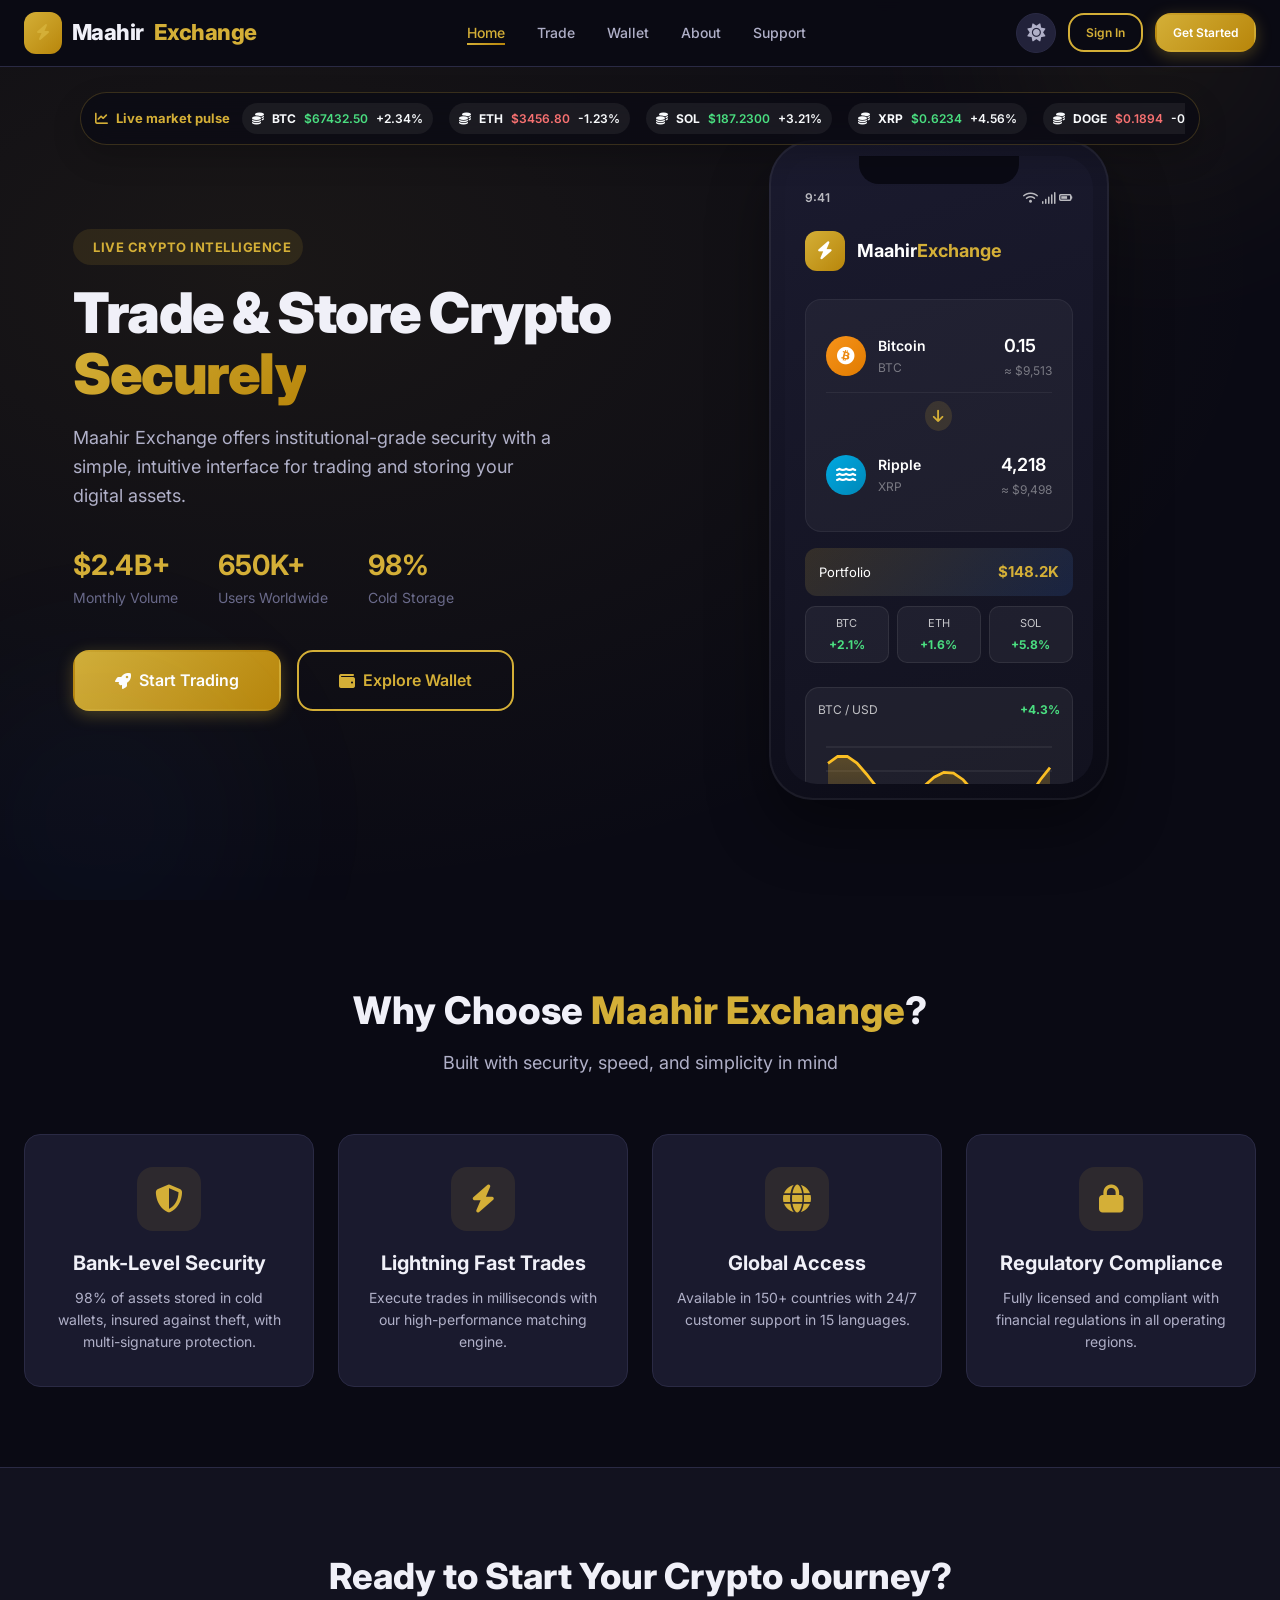
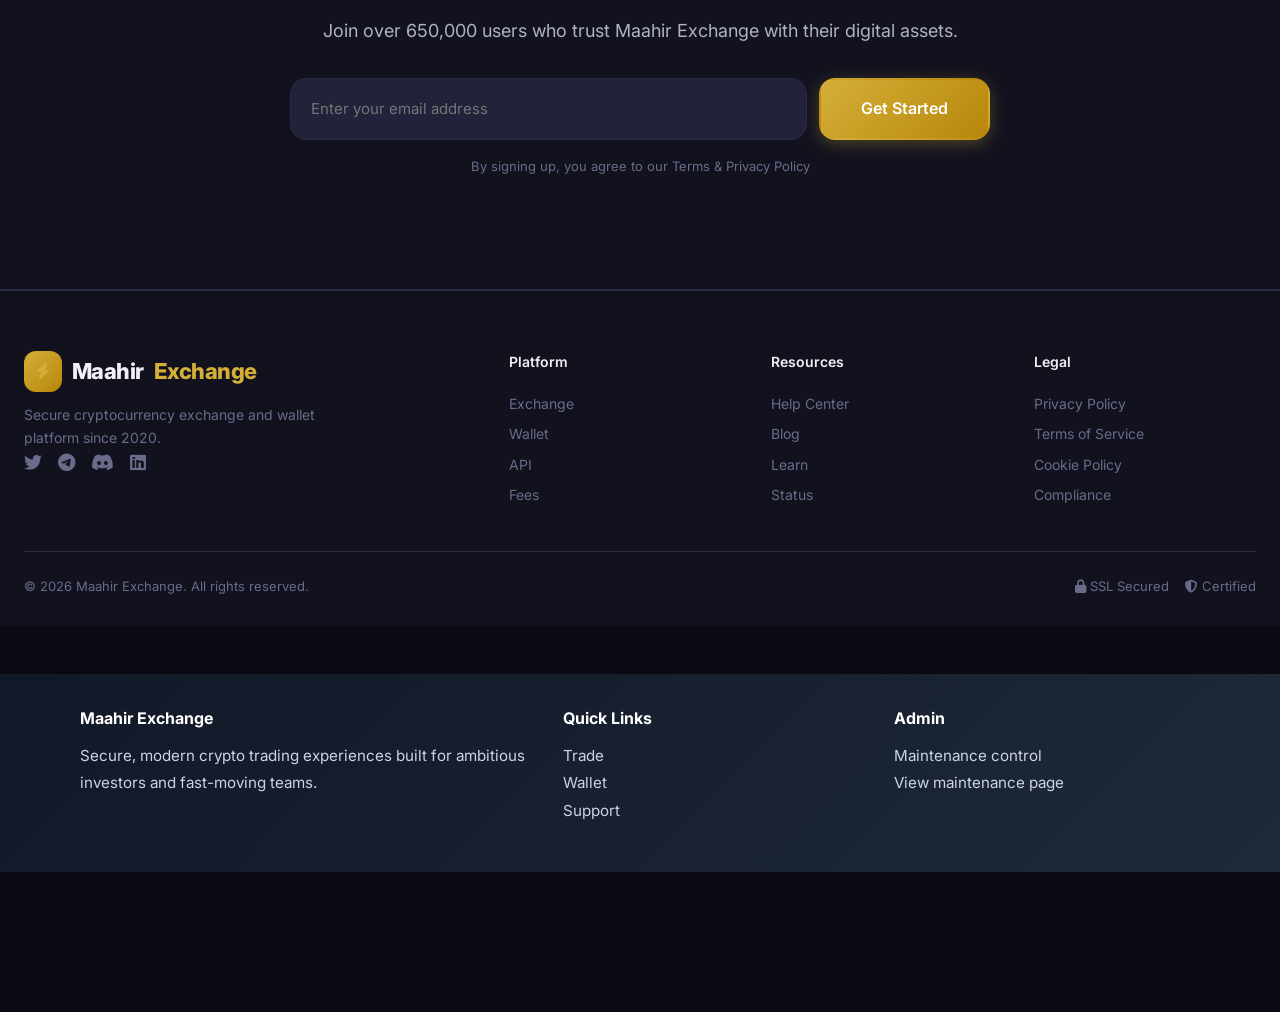
==== index.html @ 19564e1a "Ani removal" ====
<!DOCTYPE html>
<html lang="en" data-theme="dark">
<head>
    <meta charset="UTF-8">
    <meta name="viewport" content="width=device-width, initial-scale=1.0">
    <title>Maahir Exchange - Trade Crypto Securely</title>
    <link rel="stylesheet" href="https://cdnjs.cloudflare.com/ajax/libs/font-awesome/6.4.0/css/all.min.css">
    <link href="https://fonts.googleapis.com/css2?family=Inter:wght@300;400;500;600;700;800;900&display=swap" rel="stylesheet">
    <link rel="stylesheet" href="styles.css">
    <style>
        /* ============================================
           MAAHIR EXCHANGE - COMPLETE HOME PAGE STYLES
           ============================================ */
        
        /* ---------- CSS VARIABLES / THEMES ---------- */
        :root {
            --bg-primary: #f8f9fc;
            --bg-secondary: #ffffff;
            --bg-card: #ffffff;
            --bg-input: #f1f3f7;
            --bg-nav: rgba(248, 249, 252, 0.92);
            --text-primary: #0a0a1a;
            --text-secondary: #4a4a6a;
            --text-muted: #8a8aa8;
            --border-color: #e2e5ed;
            --shadow-sm: 0 2px 8px rgba(0,0,0,0.06);
            --shadow-md: 0 8px 32px rgba(0,0,0,0.08);
            --shadow-lg: 0 16px 48px rgba(0,0,0,0.12);
            --shadow-xl: 0 24px 64px rgba(0,0,0,0.16);
            --radius-sm: 8px;
            --radius-md: 16px;
            --radius-lg: 24px;
            --radius-xl: 32px;
            --transition: all 0.3s cubic-bezier(0.4, 0, 0.2, 1);
            --gradient-gold: linear-gradient(135deg, #D4AF37, #B8860B);
            --gradient-gold-hover: linear-gradient(135deg, #E0C050, #C8961A);
            --gold: #D4AF37;
            --gold-dark: #B8860B;
            --gold-light: #F0D060;
            --danger: #ef4444;
            --success: #22c55e;
            --warning: #f59e0b;
            --blue: #3b82f6;
        }

        [data-theme="dark"] {
            --bg-primary: #0a0a14;
            --bg-secondary: #12121f;
            --bg-card: #1a1a2e;
            --bg-input: #22223a;
            --bg-nav: rgba(10, 10, 20, 0.92);
            --text-primary: #f0f0f8;
            --text-secondary: #b0b0c8;
            --text-muted: #6a6a8a;
            --border-color: #2a2a44;
            --shadow-sm: 0 2px 8px rgba(0,0,0,0.3);
            --shadow-md: 0 8px 32px rgba(0,0,0,0.4);
            --shadow-lg: 0 16px 48px rgba(0,0,0,0.5);
            --shadow-xl: 0 24px 64px rgba(0,0,0,0.6);
        }

        /* ---------- RESET & BASE ---------- */
        * {
            margin: 0;
            padding: 0;
            box-sizing: border-box;
        }

        html {
            scroll-behavior: smooth;
        }

        body {
            font-family: 'Inter', -apple-system, BlinkMacSystemFont, 'Segoe UI', Roboto, sans-serif;
            background: var(--bg-primary);
            color: var(--text-primary);
            line-height: 1.6;
            transition: var(--transition);
            overflow-x: hidden;
            min-height: 100vh;
        }

        a {
            text-decoration: none;
            color: inherit;
        }

        button {
            cursor: pointer;
            font-family: inherit;
            border: none;
            outline: none;
        }

        input, select {
            font-family: inherit;
            outline: none;
        }

        /* ---------- SCROLLBAR ---------- */
        ::-webkit-scrollbar {
            width: 6px;
            height: 6px;
        }
        ::-webkit-scrollbar-track {
            background: var(--bg-secondary);
        }
        ::-webkit-scrollbar-thumb {
            background: var(--gold);
            border-radius: 10px;
        }

        /* ---------- UTILITY ---------- */
        .container {
            max-width: 1280px;
            margin: 0 auto;
            padding: 0 24px;
        }

        .gold-text {
            color: var(--gold);
        }
        .text-center { text-align: center; }
        .w-full { width: 100%; }
        .relative { position: relative; }
        .flex { display: flex; }
        .flex-center { align-items: center; justify-content: center; }
        .flex-between { justify-content: space-between; align-items: center; }
        .flex-col { flex-direction: column; }
        .gap-8 { gap: 8px; }
        .gap-12 { gap: 12px; }
        .gap-16 { gap: 16px; }
        .gap-24 { gap: 24px; }
        .gap-32 { gap: 32px; }

        /* ---------- BUTTONS ---------- */
        .btn {
            display: inline-flex;
            align-items: center;
            justify-content: center;
            gap: 8px;
            padding: 12px 28px;
            border-radius: var(--radius-md);
            font-weight: 600;
            font-size: 14px;
            transition: var(--transition);
            border: 2px solid transparent;
            background: transparent;
            color: var(--text-primary);
            position: relative;
            overflow: hidden;
        }

        .btn-gold {
            background: var(--gradient-gold);
            color: #fff;
            box-shadow: 0 4px 16px rgba(212, 175, 55, 0.3);
        }
        .btn-gold:hover {
            transform: translateY(-2px);
            box-shadow: 0 8px 28px rgba(212, 175, 55, 0.4);
        }

        .btn-outline-gold {
            border-color: var(--gold);
            color: var(--gold);
            background: transparent;
        }
        .btn-outline-gold:hover {
            background: rgba(212, 175, 55, 0.08);
            transform: translateY(-2px);
        }

        .btn-dark {
            background: var(--bg-secondary);
            color: var(--text-primary);
            border-color: var(--border-color);
        }
        .btn-dark:hover {
            border-color: var(--gold);
        }

        .btn-sm {
            padding: 8px 16px;
            font-size: 12px;
        }
        .btn-lg {
            padding: 16px 40px;
            font-size: 16px;
        }

        /* ---------- CARDS ---------- */
        .card {
            background: var(--bg-card);
            border-radius: var(--radius-md);
            padding: 24px;
            border: 1px solid var(--border-color);
            box-shadow: var(--shadow-sm);
            transition: var(--transition);
        }
        .card:hover {
            box-shadow: var(--shadow-md);
        }

        /* ---------- THEME TOGGLE ---------- */
        .theme-toggle {
            background: var(--bg-input);
            border: 1px solid var(--border-color);
            border-radius: 50%;
            width: 40px;
            height: 40px;
            display: flex;
            align-items: center;
            justify-content: center;
            color: var(--text-secondary);
            transition: var(--transition);
            font-size: 18px;
        }
        .theme-toggle:hover {
            border-color: var(--gold);
            color: var(--gold);
        }

        /* ============================================
           NAVBAR
           ============================================ */
        .navbar {
            position: fixed;
            top: 0;
            left: 0;
            right: 0;
            z-index: 1000;
            background: var(--bg-nav);
            border-bottom: 1px solid var(--border-color);
            padding: 12px 0;
            transition: var(--transition);
            backdrop-filter: blur(7px);
            -webkit-backdrop-filter: blur(7px);
        }

        .navbar .container {
            display: flex;
            align-items: center;
            justify-content: space-between;
        }

        .logo {
            display: flex;
            align-items: center;
            gap: 10px;
            font-size: 22px;
            font-weight: 800;
            letter-spacing: -0.5px;
        }
        .logo-icon {
            background: var(--gradient-gold);
            padding: 8px 12px;
            border-radius: 12px;
            color: #fff;
            font-size: 16px;
        }
        .logo span {
            color: var(--gold);
        }

        .nav-links {
            display: flex;
            align-items: center;
            gap: 32px;
            list-style: none;
        }
        .nav-links a {
            font-weight: 500;
            font-size: 14px;
            color: var(--text-secondary);
            transition: var(--transition);
            position: relative;
        }
        .nav-links a::after {
            content: '';
            position: absolute;
            bottom: -4px;
            left: 0;
            width: 0;
            height: 2px;
            background: var(--gradient-gold);
            transition: var(--transition);
        }
        .nav-links a:hover,
        .nav-links a.active {
            color: var(--gold);
        }
        .nav-links a:hover::after,
        .nav-links a.active::after {
            width: 100%;
        }

        .nav-actions {
            display: flex;
            align-items: center;
            gap: 12px;
        }

        .mobile-toggle {
            display: none;
            background: transparent;
            border: none;
            color: var(--text-primary);
            font-size: 24px;
            padding: 4px;
        }

        /* ============================================
           HERO SECTION
           ============================================ */
        .hero {
            padding: 120px 0 80px;
            background: radial-gradient(ellipse at 20% 30%, rgba(212, 175, 55, 0.08), transparent 70%);
            min-height: 100vh;
            display: flex;
            align-items: center;
            position: relative;
            overflow: hidden;
        }
        .hero::before,
        .hero::after {
            content: '';
            position: absolute;
            width: 320px;
            height: 320px;
            border-radius: 50%;
            filter: blur(90px);
            opacity: 0.22;
            pointer-events: none;
            animation: float 8s ease-in-out infinite;
        }
        .hero::before {
            background: rgba(212, 175, 55, 0.3);
            top: -120px;
            right: -40px;
        }
        .hero::after {
            background: rgba(59, 130, 246, 0.2);
            left: -60px;
            bottom: -80px;
            animation-delay: 2s;
        }

        .ticker-shell {
            position: absolute;
            top: 92px;
            left: 50%;
            transform: translateX(-50%);
            width: min(1120px, calc(100% - 32px));
            z-index: 2;
            display: flex;
            align-items: center;
            gap: 12px;
            padding: 10px 14px;
            border-radius: 999px;
            background: rgba(10, 10, 20, 0.72);
            border: 1px solid rgba(212, 175, 55, 0.22);
            box-shadow: 0 12px 30px rgba(0,0,0,0.2);
            backdrop-filter: blur(12px);
        }
        .ticker-label {
            display: inline-flex;
            align-items: center;
            gap: 8px;
            color: var(--gold);
            font-size: 13px;
            font-weight: 700;
            white-space: nowrap;
        }
        .ticker-strip {
            display: flex;
            gap: 16px;
            overflow: hidden;
            flex: 1;
        }
        .ticker-strip .ticker-pill {
            display: inline-flex;
            align-items: center;
            gap: 8px;
            padding: 6px 10px;
            border-radius: 999px;
            background: rgba(255,255,255,0.06);
            color: #f8fafc;
            font-size: 12px;
            font-weight: 600;
            white-space: nowrap;
            animation: tickerFade 0.5s ease;
        }
        .ticker-strip .ticker-pill .price {
            color: #4ade80;
        }
        .ticker-strip .ticker-pill .price.down {
            color: #f87171;
        }

        .hero-container {
            display: grid;
            grid-template-columns: 1fr 1fr;
            gap: 60px;
            align-items: center;
        }

        .hero-badge {
            display: inline-flex;
            align-items: center;
            gap: 8px;
            padding: 8px 12px;
            border-radius: 999px;
            background: rgba(212, 175, 55, 0.12);
            color: var(--gold);
            font-size: 13px;
            font-weight: 700;
            letter-spacing: 0.04em;
            text-transform: uppercase;
            margin-bottom: 18px;
            animation: pulse 2.6s ease-in-out infinite;
        }
        .hero-content h1 {
            font-size: 56px;
            font-weight: 900;
            line-height: 1.08;
            margin-bottom: 20px;
            letter-spacing: -1.5px;
        }
        .hero-content h1 .highlight {
            background: var(--gradient-gold);
            -webkit-background-clip: text;
            -webkit-text-fill-color: transparent;
            background-clip: text;
        }
        .hero-content p {
            font-size: 18px;
            color: var(--text-secondary);
            max-width: 480px;
            margin-bottom: 32px;
        }

        .hero-stats {
            display: flex;
            gap: 40px;
            margin-bottom: 40px;
        }
        .hero-stats .stat h3 {
            font-size: 28px;
            font-weight: 700;
            color: var(--gold);
        }
        .hero-stats .stat p {
            font-size: 14px;
            color: var(--text-muted);
            margin-bottom: 0;
        }

        .hero-actions {
            display: flex;
            gap: 16px;
            flex-wrap: wrap;
        }

        /* Hero Visual - Phone Mockup */
        .hero-visual {
            display: flex;
            justify-content: center;
            align-items: center;
        }

        .phone-mockup {
            position: relative;
            width: 340px;
            height: 660px;
            background: linear-gradient(145deg, #1a1a2e, #0a0a14);
            border-radius: 44px;
            padding: 16px;
            box-shadow: 0 30px 60px rgba(0,0,0,0.4), inset 0 0 0 2px rgba(255,255,255,0.06);
            transform-style: preserve-3d;
        }
        .phone-mockup .screen {
            background: linear-gradient(160deg, #1a1a2e, #12121f);
            border-radius: 32px;
            height: 100%;
            padding: 24px 20px;
            display: flex;
            flex-direction: column;
            position: relative;
            overflow: hidden;
        }
        .phone-mockup .notch {
            position: absolute;
            top: 0;
            left: 50%;
            transform: translateX(-50%);
            width: 160px;
            height: 28px;
            background: #0a0a14;
            border-radius: 0 0 20px 20px;
            z-index: 5;
        }
        .phone-mockup .status-bar {
            display: flex;
            justify-content: space-between;
            color: rgba(255,255,255,0.7);
            font-size: 12px;
            font-weight: 600;
            padding-top: 8px;
            margin-bottom: 24px;
        }
        .phone-mockup .app-header {
            display: flex;
            align-items: center;
            gap: 12px;
            margin-bottom: 28px;
        }
        .phone-mockup .app-header .icon {
            width: 40px;
            height: 40px;
            background: var(--gradient-gold);
            border-radius: 12px;
            display: flex;
            align-items: center;
            justify-content: center;
            color: #fff;
            font-size: 18px;
        }
        .phone-mockup .app-header h3 {
            color: #fff;
            font-size: 18px;
            font-weight: 700;
        }
        .phone-mockup .app-header h3 span {
            color: var(--gold);
        }

        .phone-mockup .swap-box {
            background: rgba(255,255,255,0.04);
            border-radius: 16px;
            padding: 20px;
            border: 1px solid rgba(255,255,255,0.06);
            margin-bottom: 16px;
        }
        .phone-mockup .swap-row {
            display: flex;
            justify-content: space-between;
            align-items: center;
            padding: 12px 0;
        }
        .phone-mockup .swap-row:first-child {
            border-bottom: 1px solid rgba(255,255,255,0.06);
        }
        .phone-mockup .coin-info {
            display: flex;
            align-items: center;
            gap: 12px;
        }
        .phone-mockup .coin-icon {
            width: 40px;
            height: 40px;
            border-radius: 50%;
            display: flex;
            align-items: center;
            justify-content: center;
            font-size: 18px;
            color: #fff;
        }
        .phone-mockup .coin-icon.btc { background: linear-gradient(135deg, #F7931A, #E07B00); }
        .phone-mockup .coin-icon.xrp { background: linear-gradient(135deg, #00A8E0, #0088B8); }
        .phone-mockup .coin-icon.eth { background: linear-gradient(135deg, #627EEA, #4A5FC1); }
        .phone-mockup .coin-name { color: #fff; font-weight: 600; font-size: 14px; }
        .phone-mockup .coin-symbol { color: rgba(255,255,255,0.4); font-size: 12px; }
        .phone-mockup .amount { color: #fff; font-weight: 600; font-size: 18px; }
        .phone-mockup .amount-usd { color: rgba(255,255,255,0.4); font-size: 12px; text-align: right; }

        .phone-mockup .swap-arrow {
            text-align: center;
            margin: 8px 0;
        }
        .phone-mockup .swap-arrow i {
            background: rgba(212, 175, 55, 0.15);
            padding: 8px;
            border-radius: 50%;
            color: var(--gold);
            font-size: 14px;
        }

        .phone-mockup .dashboard-stack {
            display: grid;
            gap: 10px;
            margin-bottom: 12px;
        }
        .phone-mockup .portfolio-badge {
            display: flex;
            justify-content: space-between;
            align-items: center;
            padding: 12px 14px;
            border-radius: 12px;
            background: linear-gradient(135deg, rgba(212, 175, 55, 0.16), rgba(59, 130, 246, 0.14));
            color: #fff;
            font-size: 13px;
        }
        .phone-mockup .portfolio-badge strong {
            font-size: 15px;
            color: var(--gold);
        }
        .phone-mockup .mini-stats {
            display: grid;
            grid-template-columns: repeat(3, 1fr);
            gap: 8px;
        }
        .phone-mockup .mini-stat {
            padding: 8px;
            border-radius: 10px;
            background: rgba(255,255,255,0.05);
            border: 1px solid rgba(255,255,255,0.08);
            text-align: center;
            color: rgba(255,255,255,0.75);
            font-size: 11px;
        }
        .phone-mockup .mini-stat strong {
            display: block;
            margin-top: 2px;
            color: #4ade80;
            font-size: 12px;
        }
        .phone-mockup .hero-chart-card {
            margin: 12px 0 16px;
            padding: 12px;
            border-radius: 14px;
            background: rgba(255,255,255,0.05);
            border: 1px solid rgba(255,255,255,0.08);
        }
        .phone-mockup .hero-chart-card .chart-top {
            display: flex;
            justify-content: space-between;
            align-items: center;
            font-size: 12px;
            color: rgba(255,255,255,0.72);
            margin-bottom: 8px;
        }
        .phone-mockup .hero-chart-card .chart-top .chip {
            color: #4ade80;
            font-weight: 700;
        }
        .phone-mockup .hero-chart-card canvas {
            width: 100%;
            height: 120px;
            display: block;
        }

        .phone-mockup .rate-display {
            background: rgba(212, 175, 55, 0.08);
            border-radius: 12px;
            padding: 12px;
            text-align: center;
            border: 1px solid rgba(212, 175, 55, 0.12);
            margin-bottom: 16px;
            color: var(--gold);
            font-size: 13px;
        }

        .phone-mockup .btn-confirm {
            width: 100%;
            padding: 14px;
            background: var(--gradient-gold);
            border: none;
            border-radius: 12px;
            color: #fff;
            font-weight: 600;
            font-size: 15px;
            transition: var(--transition);
            margin-top: auto;
        }
        .phone-mockup .btn-confirm:hover {
            transform: translateY(-2px);
            box-shadow: 0 8px 24px rgba(212, 175, 55, 0.3);
        }

        .phone-mockup .security-note {
            text-align: center;
            margin-top: 12px;
            color: rgba(255,255,255,0.3);
            font-size: 11px;
        }

        /* ============================================
           FEATURES
           ============================================ */
        .features {
            padding: 80px 0;
        }

        .section-header {
            text-align: center;
            margin-bottom: 56px;
        }
        .section-header h2 {
            font-size: 38px;
            font-weight: 800;
            margin-bottom: 8px;
        }
        .section-header p {
            color: var(--text-secondary);
            font-size: 18px;
        }

        .features-grid {
            display: grid;
            grid-template-columns: repeat(auto-fit, minmax(240px, 1fr));
            gap: 24px;
        }

        .feature-card {
            background: var(--bg-card);
            padding: 32px 24px;
            border-radius: var(--radius-md);
            border: 1px solid var(--border-color);
            text-align: center;
            transition: var(--transition);
        }
        .feature-card:hover {
            transform: translateY(-6px);
            border-color: var(--gold);
            box-shadow: var(--shadow-lg);
        }
        .feature-card .icon {
            width: 64px;
            height: 64px;
            background: rgba(212, 175, 55, 0.1);
            border-radius: 16px;
            display: flex;
            align-items: center;
            justify-content: center;
            margin: 0 auto 16px;
            font-size: 28px;
            color: var(--gold);
        }
        .feature-card h3 {
            font-size: 20px;
            margin-bottom: 8px;
        }
        .feature-card p {
            color: var(--text-secondary);
            font-size: 14px;
        }

        /* ============================================
           CTA SECTION
           ============================================ */
        .cta-section {
            padding: 80px 0;
            background: var(--bg-secondary);
            border-top: 1px solid var(--border-color);
            border-bottom: 1px solid var(--border-color);
        }

        .cta-content {
            max-width: 700px;
            margin: 0 auto;
            text-align: center;
        }
        .cta-content h2 {
            font-size: 36px;
            font-weight: 800;
            margin-bottom: 12px;
        }
        .cta-content p {
            color: var(--text-secondary);
            font-size: 18px;
            margin-bottom: 32px;
        }

        .cta-form {
            display: flex;
            gap: 12px;
            flex-wrap: wrap;
            justify-content: center;
        }
        .cta-form input {
            flex: 1;
            min-width: 240px;
            padding: 14px 20px;
            border-radius: var(--radius-md);
            border: 1px solid var(--border-color);
            background: var(--bg-input);
            color: var(--text-primary);
            font-size: 15px;
            transition: var(--transition);
        }
        .cta-form input:focus {
            border-color: var(--gold);
        }

        /* ============================================
           FOOTER
           ============================================ */
        .footer {
            background: var(--bg-secondary);
            border-top: 1px solid var(--border-color);
            padding: 60px 0 30px;
        }

        .footer-grid {
            display: grid;
            grid-template-columns: 2fr 1fr 1fr 1fr;
            gap: 40px;
            margin-bottom: 40px;
        }

        .footer-brand p {
            color: var(--text-muted);
            font-size: 14px;
            margin-top: 12px;
            max-width: 300px;
        }

        .footer-links h4 {
            font-size: 14px;
            font-weight: 600;
            margin-bottom: 16px;
        }
        .footer-links a {
            display: block;
            color: var(--text-muted);
            font-size: 14px;
            padding: 4px 0;
            transition: var(--transition);
        }
        .footer-links a:hover {
            color: var(--gold);
        }

        .footer-bottom {
            border-top: 1px solid var(--border-color);
            padding-top: 24px;
            display: flex;
            justify-content: space-between;
            align-items: center;
            flex-wrap: wrap;
            gap: 12px;
            font-size: 13px;
            color: var(--text-muted);
        }

        .social-links {
            display: flex;
            gap: 16px;
        }
        .social-links a {
            color: var(--text-muted);
            font-size: 18px;
            transition: var(--transition);
        }
        .social-links a:hover {
            color: var(--gold);
            transform: translateY(-2px);
        }

        /* ============================================
           RESPONSIVE
           ============================================ */
        @media (max-width: 1024px) {
            .hero-container {
                grid-template-columns: 1fr;
                text-align: center;
            }
            .hero-content p {
                margin-left: auto;
                margin-right: auto;
            }
            .hero-stats {
                justify-content: center;
            }
            .hero-actions {
                justify-content: center;
            }
        }

        @media (max-width: 992px) {
            .nav-links {
                display: none;
                position: absolute;
                top: 100%;
                left: 0;
                right: 0;
                background: var(--bg-primary);
                flex-direction: column;
                padding: 24px;
                gap: 16px;
                border-bottom: 1px solid var(--border-color);
                box-shadow: var(--shadow-lg);
            }
            .nav-links.open {
                display: flex;
            }
            .mobile-toggle {
                display: block;
            }
            .footer-grid {
                grid-template-columns: 1fr 1fr;
            }
        }

        @media (max-width: 768px) {
            .hero {
                padding-top: 150px;
            }
            .ticker-shell {
                top: 110px;
                flex-direction: column;
                align-items: flex-start;
                border-radius: 20px;
            }
            .hero-content h1 {
                font-size: 36px;
            }
            .hero-stats {
                flex-wrap: wrap;
                gap: 20px;
            }
            .hero-stats .stat h3 {
                font-size: 22px;
            }
            .phone-mockup {
                width: 300px;
                height: 580px;
            }
            .section-header h2 {
                font-size: 28px;
            }
            .footer-grid {
                grid-template-columns: 1fr;
                gap: 32px;
            }
        }

        @media (max-width: 480px) {
            .container {
                padding: 0 16px;
            }
            .phone-mockup {
                width: 280px;
                height: 540px;
                padding: 12px;
            }
            .phone-mockup .mini-stats {
                grid-template-columns: 1fr;
            }
            .phone-mockup .screen {
                padding: 16px 14px;
            }
            .nav-actions .btn span {
                display: none;
            }
        }

        /* ============================================
           ANIMATIONS
           ============================================ */
        @keyframes tickerFade {
            from { opacity: 0; transform: translateY(4px); }
            to { opacity: 1; transform: translateY(0); }
        }

        @keyframes fadeInUp {
            from { opacity: 0; transform: translateY(30px); }
            to { opacity: 1; transform: translateY(0); }
        }
        @keyframes pulse {
            0%, 100% { opacity: 1; }
            50% { opacity: 0.5; }
        }
        @keyframes float {
            0%, 100% { transform: translateY(0px); }
            50% { transform: translateY(-10px); }
        }
        @keyframes shimmer {
            0% { background-position: -200% 0; }
            100% { background-position: 200% 0; }
        }

        .animate-fade-up {
            animation: fadeInUp 0.6s ease forwards;
        }
        .animate-float {
            animation: float 3s ease-in-out infinite;
        }

        .delay-1 { animation-delay: 0.1s; }
        .delay-2 { animation-delay: 0.2s; }
        .delay-3 { animation-delay: 0.3s; }
        .delay-4 { animation-delay: 0.4s; }
    </style>
</head>
<body>

    <!-- ============================================
    NAVBAR
    ============================================ -->
    <nav class="navbar">
        <div class="container">
            <a href="index.html" class="logo">
                <span class="logo-icon"><i class="fas fa-bolt"></i></span>
                Maahir<span>Exchange</span>
            </a>

            <ul class="nav-links" id="navLinks">
                <li><a href="index.html" class="active">Home</a></li>
                <li><a href="trade.html">Trade</a></li>
                <li><a href="wallet.html">Wallet</a></li>
                <li><a href="about.html">About</a></li>
                <li><a href="support.html">Support</a></li>
                
            </ul>

            <div class="nav-actions">
                <button class="theme-toggle" id="themeToggle" aria-label="Toggle theme">
                    <i class="fas fa-moon"></i>
                </button>
                <a href="login.html" class="btn btn-outline-gold btn-sm">Sign In</a>
                <a href="register.html" class="btn btn-gold btn-sm">Get Started</a>
                <button class="mobile-toggle" id="mobileToggle" aria-label="Toggle menu">
                    <i class="fas fa-bars"></i>
                </button>
            </div>
        </div>
    </nav>

    <!-- ============================================
    HERO SECTION
    ============================================ -->
    <section class="hero">
        <div class="ticker-shell" aria-label="Live market ticker">
            <div class="ticker-label"><i class="fas fa-chart-line"></i> Live market pulse</div>
            <div class="ticker-strip" id="marketTicker"></div>
        </div>
        <div class="container hero-container">
            <div class="hero-content animate-fade-up">
                <div class="hero-badge"><i class="fas fa-sparkles"></i> Live crypto intelligence</div>
                <h1>Trade & Store Crypto <br><span class="highlight">Securely</span></h1>
                <p>Maahir Exchange offers institutional-grade security with a simple, intuitive interface for trading and storing your digital assets.</p>

                <div class="hero-stats">
                    <div class="stat">
                        <h3>$2.4B+</h3>
                        <p>Monthly Volume</p>
                    </div>
                    <div class="stat">
                        <h3>650K+</h3>
                        <p>Users Worldwide</p>
                    </div>
                    <div class="stat">
                        <h3>98%</h3>
                        <p>Cold Storage</p>
                    </div>
                </div>

                <div class="hero-actions">
                    <a href="trade.html" class="btn btn-gold btn-lg">
                        <i class="fas fa-rocket"></i> Start Trading
                    </a>
                    <a href="wallet.html" class="btn btn-outline-gold btn-lg">
                        <i class="fas fa-wallet"></i> Explore Wallet
                    </a>
                </div>
            </div>

            <div class="hero-visual animate-fade-up delay-2">
                <div class="phone-mockup animate-float">
                    <div class="screen">
                        <div class="notch"></div>
                        
                        <!-- Status Bar -->
                        <div class="status-bar">
                            <span>9:41</span>
                            <span><i class="fas fa-wifi"></i> <i class="fas fa-signal"></i> <i class="fas fa-battery-three-quarters"></i></span>
                        </div>

                        <!-- App Header -->
                        <div class="app-header">
                            <div class="icon"><i class="fas fa-bolt"></i></div>
                            <h3>Maahir<span>Exchange</span></h3>
                        </div>

                        <!-- Swap Box -->
                        <div class="swap-box">
                            <div class="swap-row">
                                <div class="coin-info">
                                    <div class="coin-icon btc"><i class="fab fa-bitcoin"></i></div>
                                    <div>
                                        <div class="coin-name">Bitcoin</div>
                                        <div class="coin-symbol">BTC</div>
                                    </div>
                                </div>
                                <div>
                                    <div class="amount">0.15</div>
                                    <div class="amount-usd">≈ $9,513</div>
                                </div>
                            </div>

                            <div class="swap-arrow">
                                <i class="fas fa-arrow-down"></i>
                            </div>

                            <div class="swap-row">
                                <div class="coin-info">
                                    <div class="coin-icon xrp"><i class="fas fa-water"></i></div>
                                    <div>
                                        <div class="coin-name">Ripple</div>
                                        <div class="coin-symbol">XRP</div>
                                    </div>
                                </div>
                                <div>
                                    <div class="amount">4,218</div>
                                    <div class="amount-usd">≈ $9,498</div>
                                </div>
                            </div>
                        </div>

                        <div class="dashboard-stack">
                            <div class="portfolio-badge">
                                <span>Portfolio</span>
                                <strong>$148.2K</strong>
                            </div>
                            <div class="mini-stats">
                                <div class="mini-stat"><span>BTC</span><strong>+2.1%</strong></div>
                                <div class="mini-stat"><span>ETH</span><strong>+1.6%</strong></div>
                                <div class="mini-stat"><span>SOL</span><strong>+5.8%</strong></div>
                            </div>
                        </div>

                        <div class="hero-chart-card">
                            <div class="chart-top">
                                <span>BTC / USD</span>
                                <span class="chip">+4.3%</span>
                            </div>
                            <canvas id="heroChart"></canvas>
                        </div>

                        <!-- Rate Display -->
                        <div class="rate-display">
                            <i class="fas fa-exchange-alt"></i> 1 BTC = 28,123.33 XRP
                        </div>

                        <!-- Confirm Button -->
                        <button class="btn-confirm">
                            <i class="fas fa-lock"></i> Confirm Exchange
                        </button>

                        <div class="security-note">
                            <i class="fas fa-shield-alt"></i> Secured by Maahir Exchange
                        </div>
                    </div>
                </div>
            </div>
        </div>
    </section>

    <!-- ============================================
    FEATURES SECTION
    ============================================ -->
    <section class="features">
        <div class="container">
            <div class="section-header animate-fade-up">
                <h2>Why Choose <span class="gold-text">Maahir Exchange</span>?</h2>
                <p>Built with security, speed, and simplicity in mind</p>
            </div>

            <div class="features-grid">
                <div class="feature-card animate-fade-up delay-1">
                    <div class="icon"><i class="fas fa-shield-alt"></i></div>
                    <h3>Bank-Level Security</h3>
                    <p>98% of assets stored in cold wallets, insured against theft, with multi-signature protection.</p>
                </div>

                <div class="feature-card animate-fade-up delay-2">
                    <div class="icon"><i class="fas fa-bolt"></i></div>
                    <h3>Lightning Fast Trades</h3>
                    <p>Execute trades in milliseconds with our high-performance matching engine.</p>
                </div>

                <div class="feature-card animate-fade-up delay-3">
                    <div class="icon"><i class="fas fa-globe"></i></div>
                    <h3>Global Access</h3>
                    <p>Available in 150+ countries with 24/7 customer support in 15 languages.</p>
                </div>

                <div class="feature-card animate-fade-up delay-4">
                    <div class="icon"><i class="fas fa-lock"></i></div>
                    <h3>Regulatory Compliance</h3>
                    <p>Fully licensed and compliant with financial regulations in all operating regions.</p>
                </div>
            </div>
        </div>
    </section>

    <!-- ============================================
    CTA SECTION
    ============================================ -->
    <section class="cta-section">
        <div class="container">
            <div class="cta-content animate-fade-up">
                <h2>Ready to Start Your Crypto Journey?</h2>
                <p>Join over 650,000 users who trust Maahir Exchange with their digital assets.</p>

                <div class="cta-form">
                    <input type="email" placeholder="Enter your email address">
                    <a href="register.html" class="btn btn-gold btn-lg">Get Started</a>
                </div>
                <p style="color: var(--text-muted); font-size: 13px; margin-top: 16px;">
                    By signing up, you agree to our Terms & Privacy Policy
                </p>
            </div>
        </div>
    </section>

    <!-- ============================================
    FOOTER
    ============================================ -->
    <footer class="footer">
        <div class="container">
            <div class="footer-grid">
                <div class="footer-brand">
                    <a href="index.html" class="logo">
                        <span class="logo-icon"><i class="fas fa-bolt"></i></span>
                        Maahir<span>Exchange</span>
                    </a>
                    <p>Secure cryptocurrency exchange and wallet platform since 2020.</p>
                    <div class="social-links">
                        <a href="#"><i class="fab fa-twitter"></i></a>
                        <a href="#"><i class="fab fa-telegram"></i></a>
                        <a href="#"><i class="fab fa-discord"></i></a>
                        <a href="#"><i class="fab fa-linkedin"></i></a>
                    </div>
                </div>

                <div class="footer-links">
                    <h4>Platform</h4>
                    <a href="trade.html">Exchange</a>
                    <a href="wallet.html">Wallet</a>
                    <a href="#">API</a>
                    <a href="#">Fees</a>
                </div>

                <div class="footer-links">
                    <h4>Resources</h4>
                    <a href="#">Help Center</a>
                    <a href="#">Blog</a>
                    <a href="about.html">Learn</a>
                    <a href="#">Status</a>
                </div>

                <div class="footer-links">
                    <h4>Legal</h4>
                    <a href="#">Privacy Policy</a>
                    <a href="#">Terms of Service</a>
                    <a href="#">Cookie Policy</a>
                    <a href="#">Compliance</a>
                </div>
            </div>

            <div class="footer-bottom">
                <p>&copy; 2026 Maahir Exchange. All rights reserved.</p>
                <div style="display: flex; gap: 16px;">
                    <span><i class="fas fa-lock"></i> SSL Secured</span>
                    <span><i class="fas fa-shield-alt"></i> Certified</span>
                </div>
            </div>
        </div>
    </footer>

    <!-- ============================================
    JAVASCRIPT
    ============================================ -->
    <footer class="site-footer">
        <div class="footer-grid">
            <div>
                <h4>Maahir Exchange</h4>
                <p>Secure, modern crypto trading experiences built for ambitious investors and fast-moving teams.</p>
            </div>
            <div>
                <h4>Quick Links</h4>
                <p><a href="trade.html">Trade</a><br><a href="wallet.html">Wallet</a><br><a href="support.html">Support</a></p>
            </div>
            <div>
                <h4>Admin</h4>
                <p><a href="admin.html">Maintenance control</a><br><a href="maintenance.html">View maintenance page</a></p>
            </div>
        </div>
    </footer>

    <script>
        document.addEventListener('DOMContentLoaded', function() {
            
            // ---------- THEME TOGGLE ----------
            const themeToggle = document.getElementById('themeToggle');
            const html = document.documentElement;
            
            // Check saved theme
            const savedTheme = localStorage.getItem('maahir-theme');
            if (savedTheme) {
                html.setAttribute('data-theme', savedTheme);
            } else if (window.matchMedia('(prefers-color-scheme: dark)').matches) {
                html.setAttribute('data-theme', 'dark');
            }
            
            if (themeToggle) {
                themeToggle.addEventListener('click', function() {
                    const currentTheme = html.getAttribute('data-theme');
                    const newTheme = currentTheme === 'dark' ? 'light' : 'dark';
                    html.setAttribute('data-theme', newTheme);
                    localStorage.setItem('maahir-theme', newTheme);
                    updateThemeIcon(newTheme);
                });
            }
            
            function updateThemeIcon(theme) {
                if (themeToggle) {
                    const icon = themeToggle.querySelector('i');
                    if (icon) {
                        icon.className = theme === 'dark' ? 'fas fa-sun' : 'fas fa-moon';
                    }
                }
            }
            
            // Set initial icon
            const initialTheme = html.getAttribute('data-theme') || 'light';
            updateThemeIcon(initialTheme);
            
            // ---------- MOBILE NAV ----------
            const mobileToggle = document.getElementById('mobileToggle');
            const navLinks = document.getElementById('navLinks');
            
            if (mobileToggle && navLinks) {
                mobileToggle.addEventListener('click', function() {
                    navLinks.classList.toggle('open');
                    const icon = this.querySelector('i');
                    if (icon) {
                        icon.className = navLinks.classList.contains('open') ? 'fas fa-times' : 'fas fa-bars';
                    }
                });
                
                // Close nav on link click (mobile)
                navLinks.querySelectorAll('a').forEach(link => {
                    link.addEventListener('click', () => {
                        navLinks.classList.remove('open');
                        const icon = mobileToggle.querySelector('i');
                        if (icon) icon.className = 'fas fa-bars';
                    });
                });
            }
            
            // ---------- LIVE MARKET TICKER ----------
            const marketTicker = document.getElementById('marketTicker');
            const tickerItems = [
                { symbol: 'BTC', price: 67432.50, change: 2.34 },
                { symbol: 'ETH', price: 3456.80, change: -1.23 },
                { symbol: 'SOL', price: 187.23, change: 3.21 },
                { symbol: 'XRP', price: 0.6234, change: 4.56 },
                { symbol: 'DOGE', price: 0.1894, change: -0.78 }
            ];

            function updateMarketTicker() {
                if (!marketTicker) return;
                const markup = tickerItems.map(item => `
                    <span class="ticker-pill">
                        <i class="fas fa-coins"></i>
                        <strong>${item.symbol}</strong>
                        <span class="price ${item.change < 0 ? 'down' : ''}">$${item.price.toFixed(item.symbol === 'BTC' ? 2 : item.symbol === 'ETH' ? 2 : 4)}</span>
                        <span class="${item.change < 0 ? 'down' : ''}">${item.change >= 0 ? '+' : ''}${item.change.toFixed(2)}%</span>
                    </span>
                `).join('');
                marketTicker.innerHTML = markup + markup;
            }

            updateMarketTicker();
            setInterval(() => {
                tickerItems.forEach(item => {
                    const swing = item.price * (Math.random() * 0.004 - 0.002);
                    item.price = Math.max(item.price + swing, item.price * 0.95);
                    item.change = Number((item.change + (Math.random() - 0.5) * 1.4).toFixed(2));
                });
                updateMarketTicker();
            }, 3000);

            // ---------- ACTIVE NAV LINK ----------
            const currentPath = window.location.pathname.split('/').pop() || 'index.html';
            document.querySelectorAll('.nav-links a').forEach(link => {
                const href = link.getAttribute('href');
                if (href === currentPath || (currentPath === '' && href === 'index.html')) {
                    link.classList.add('active');
                }
            });

            // ---------- CRYPTO HERO CHART ----------
            const heroChart = document.getElementById('heroChart');
            if (heroChart) {
                const ctx = heroChart.getContext('2d');
                let heroChartFrame = 0;

                function drawHeroChart() {
                    const width = heroChart.clientWidth;
                    const height = heroChart.clientHeight;
                    if (!width || !height) return;

                    const dpr = window.devicePixelRatio || 1;
                    heroChart.width = width * dpr;
                    heroChart.height = height * dpr;
                    ctx.setTransform(dpr, 0, 0, dpr, 0, 0);
                    ctx.clearRect(0, 0, width, height);

                    ctx.strokeStyle = 'rgba(255,255,255,0.12)';
                    ctx.lineWidth = 1;
                    for (let i = 0; i < 4; i++) {
                        const y = 20 + i * 24;
                        ctx.beginPath();
                        ctx.moveTo(8, y);
                        ctx.lineTo(width - 8, y);
                        ctx.stroke();
                    }

                    const points = Array.from({ length: 24 }, (_, index) => {
                        const x = 10 + (index / 23) * (width - 20);
                        const wave = Math.sin(index * 0.55 + heroChartFrame / 18) * 22;
                        const drift = Math.cos(index * 0.25 + heroChartFrame / 32) * 11;
                        const y = height / 2 + wave + drift;
                        return { x, y };
                    });

                    ctx.beginPath();
                    points.forEach((point, index) => {
                        if (index === 0) ctx.moveTo(point.x, point.y);
                        else ctx.lineTo(point.x, point.y);
                    });
                    ctx.strokeStyle = '#fbbf24';
                    ctx.lineWidth = 2.8;
                    ctx.stroke();

                    const gradient = ctx.createLinearGradient(0, 0, 0, height);
                    gradient.addColorStop(0, 'rgba(251, 191, 36, 0.34)');
                    gradient.addColorStop(1, 'rgba(251, 191, 36, 0.03)');
                    ctx.lineTo(width - 10, height - 8);
                    ctx.lineTo(10, height - 8);
                    ctx.closePath();
                    ctx.fillStyle = gradient;
                    ctx.fill();

                    heroChartFrame += 1;
                    requestAnimationFrame(drawHeroChart);
                }

                drawHeroChart();
            }

            // ---------- INTERSECTION OBSERVER FOR ANIMATIONS ----------
            if ('IntersectionObserver' in window) {
                const observer = new IntersectionObserver((entries) => {
                    entries.forEach(entry => {
                        if (entry.isIntersecting) {
                            entry.target.style.opacity = '1';
                            entry.target.style.transform = 'translateY(0)';
                        }
                    });
                }, { threshold: 0.1 });

                document.querySelectorAll('.animate-fade-up').forEach(el => {
                    el.style.opacity = '0';
                    el.style.transform = 'translateY(30px)';
                    el.style.transition = 'all 0.6s ease';
                    observer.observe(el);
                });
            }
        });
    </script>

</body>
</html>
---- styles.css ----
:root {
  --accent: #d4af37;
  --accent-strong: #b8860b;
  --accent-soft: rgba(212, 175, 55, 0.12);
  --surface: #ffffff;
  --surface-muted: #f6f7fb;
  --text-strong: #0f172a;
  --text-soft: #5b6476;
  --border: rgba(15, 23, 42, 0.08);
}

* {
  box-sizing: border-box;
}

html {
  scroll-behavior: smooth;
}

body {
  min-height: 100vh;
  padding-bottom: 140px;
  background: var(--surface-muted);
  color: var(--text-strong);
}

.maintenance-banner {
  position: sticky;
  top: 0;
  z-index: 1200;
  display: flex;
  align-items: center;
  justify-content: center;
  gap: 12px;
  padding: 10px 16px;
  background: linear-gradient(135deg, #111827, #1f2937);
  color: #f8fafc;
  font-size: 0.95rem;
  font-weight: 600;
  box-shadow: 0 8px 24px rgba(15, 23, 42, 0.16);
}

.maintenance-banner a {
  color: #fef3c7;
  text-decoration: none;
  font-weight: 700;
}

.site-footer {
  margin-top: 48px;
  padding: 32px 24px 48px;
  background: linear-gradient(135deg, #111827, #1f2937);
  color: #e5e7eb;
}

.site-footer .footer-grid {
  max-width: 1120px;
  margin: 0 auto;
  display: grid;
  grid-template-columns: 1.5fr 1fr 1fr;
  gap: 24px;
}

.site-footer h4 {
  margin-bottom: 10px;
  color: #fff;
  font-weight: 700;
}

.site-footer p,
.site-footer a {
  color: #cbd5e1;
  line-height: 1.8;
  font-size: 0.95rem;
}

.site-footer a:hover {
  color: var(--accent);
}

.floating-admin-btn {
  position: fixed;
  right: 20px;
  bottom: 20px;
  z-index: 1300;
  display: inline-flex;
  align-items: center;
  justify-content: center;
  width: 54px;
  height: 54px;
  border-radius: 50%;
  background: linear-gradient(135deg, var(--accent), var(--accent-strong));
  color: white;
  box-shadow: 0 12px 30px rgba(212, 175, 55, 0.3);
  transition: transform 0.2s ease;
}

.floating-admin-btn:hover {
  transform: translateY(-2px);
}

@media (max-width: 900px) {
  body {
    padding-bottom: 160px;
  }

  .site-footer .footer-grid {
    grid-template-columns: 1fr;
  }
}

@media (max-width: 640px) {
  .maintenance-banner {
    flex-direction: column;
    text-align: center;
    padding: 12px;
  }

  .site-footer {
    padding: 24px 16px 40px;
  }

  .floating-admin-btn {
    right: 14px;
    bottom: 14px;
  }
}
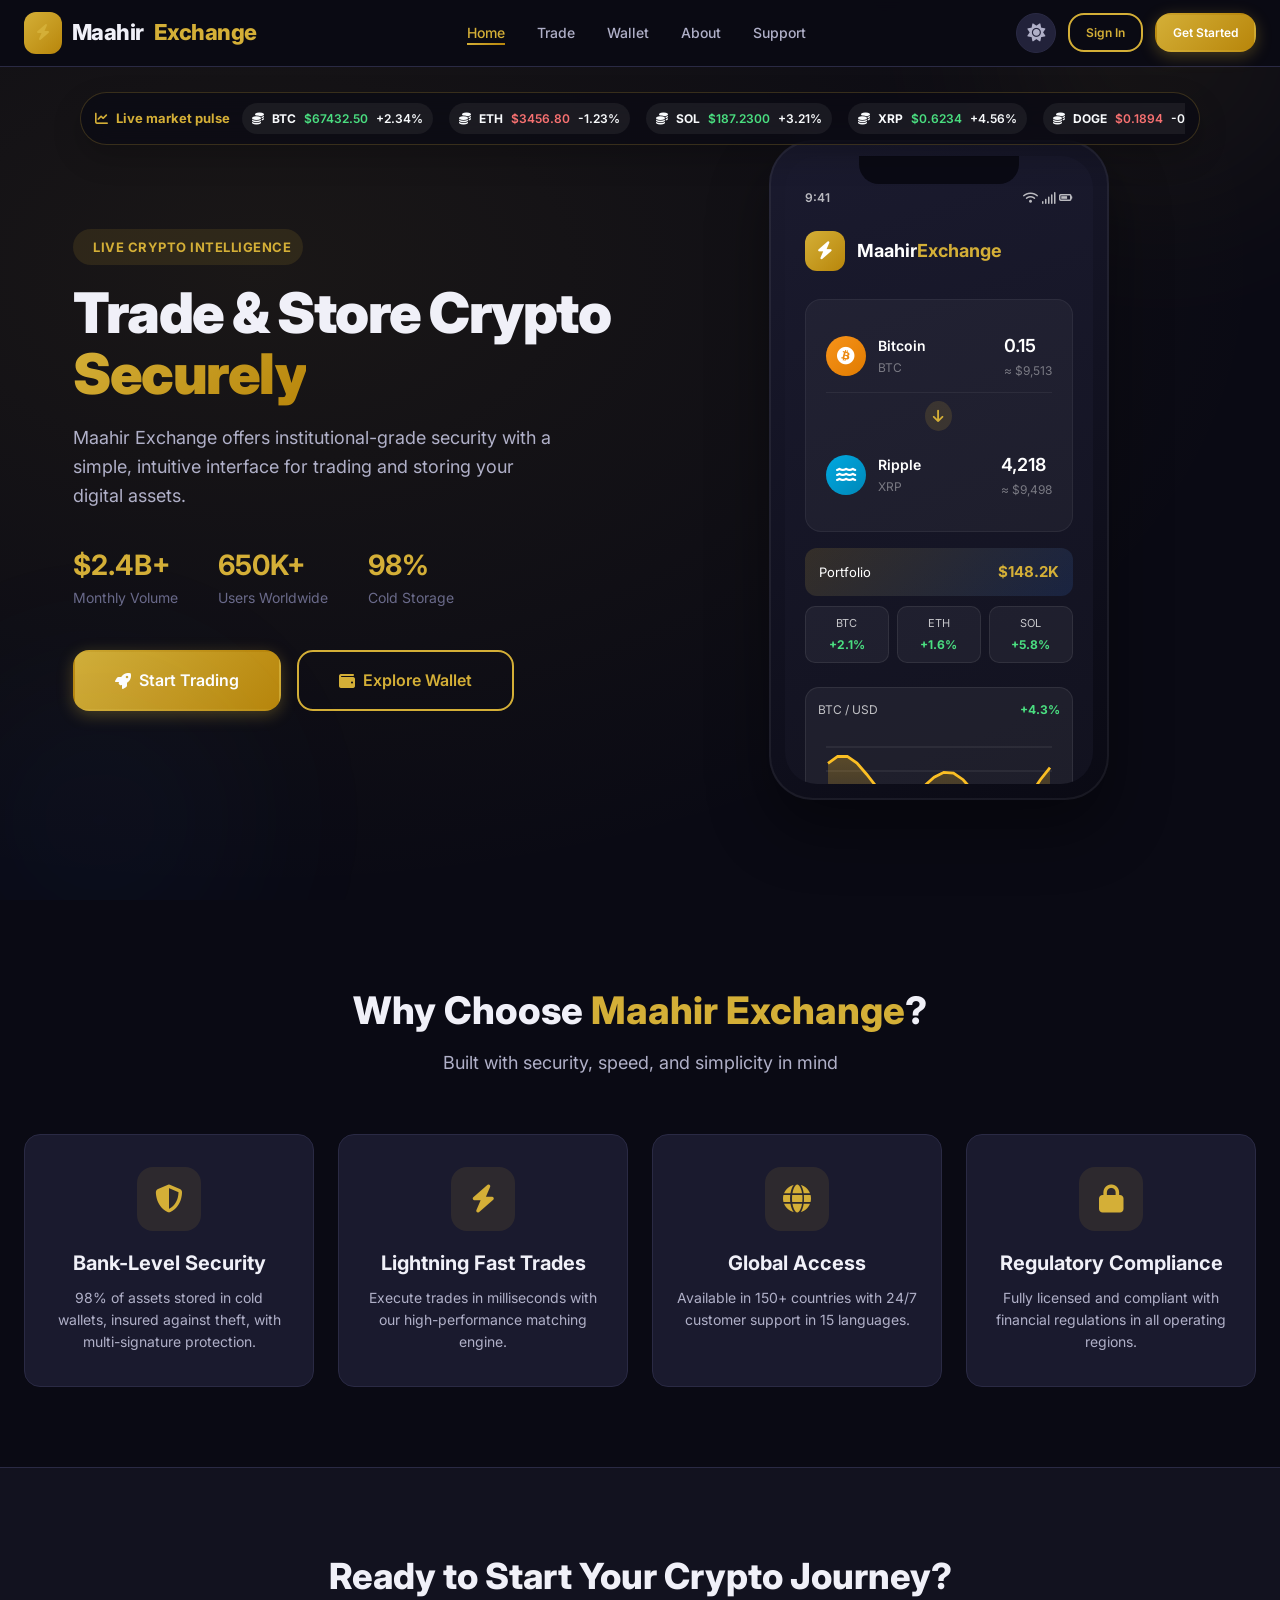
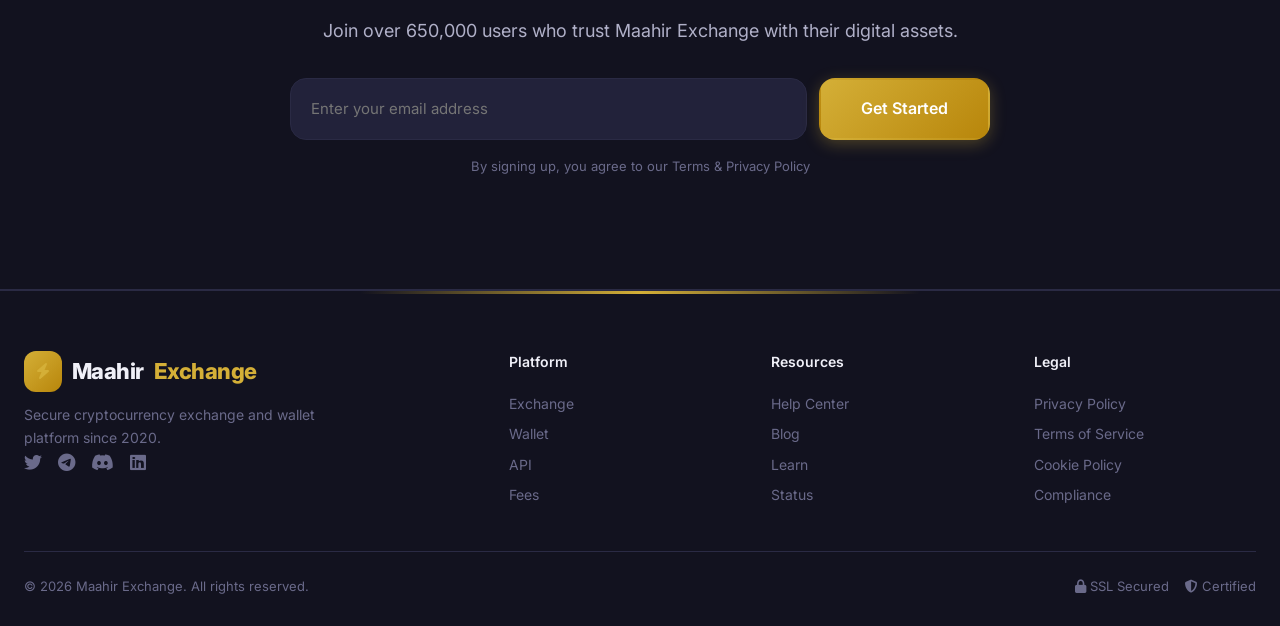
==== commit dbc6a499: "modification" ====
--- a/index.html
+++ b/index.html
@@ -1274,23 +1274,6 @@
     <!-- ============================================
     JAVASCRIPT
     ============================================ -->
-    <footer class="site-footer">
-        <div class="footer-grid">
-            <div>
-                <h4>Maahir Exchange</h4>
-                <p>Secure, modern crypto trading experiences built for ambitious investors and fast-moving teams.</p>
-            </div>
-            <div>
-                <h4>Quick Links</h4>
-                <p><a href="trade.html">Trade</a><br><a href="wallet.html">Wallet</a><br><a href="support.html">Support</a></p>
-            </div>
-            <div>
-                <h4>Admin</h4>
-                <p><a href="admin.html">Maintenance control</a><br><a href="maintenance.html">View maintenance page</a></p>
-            </div>
-        </div>
-    </footer>
-
     <script>
         document.addEventListener('DOMContentLoaded', function() {
             
--- a/styles.css
+++ b/styles.css
@@ -19,7 +19,6 @@
 
 body {
   min-height: 100vh;
-  padding-bottom: 140px;
   background: var(--surface-muted);
   color: var(--text-strong);
 }
@@ -47,17 +46,46 @@
 }
 
 .site-footer {
+  position: relative;
+  overflow: hidden;
   margin-top: 48px;
-  padding: 32px 24px 48px;
-  background: linear-gradient(135deg, #111827, #1f2937);
+  padding: 56px 24px 24px;
+  background: #0b1020;
   color: #e5e7eb;
+  border-top: 1px solid rgba(212, 175, 55, 0.28);
+}
+
+.site-footer::before {
+  content: "";
+  position: absolute;
+  inset: 0 0 auto;
+  height: 3px;
+  background: linear-gradient(90deg, transparent, var(--accent), transparent);
+  opacity: 0.8;
+}
+
+.footer {
+  position: relative;
+  overflow: hidden;
+  border-top: 1px solid rgba(212, 175, 55, 0.28);
+}
+
+.footer::before {
+  content: "";
+  position: absolute;
+  top: 0;
+  left: 50%;
+  width: min(560px, 80%);
+  height: 3px;
+  transform: translateX(-50%);
+  background: linear-gradient(90deg, transparent, var(--accent), transparent);
 }
 
 .site-footer .footer-grid {
   max-width: 1120px;
   margin: 0 auto;
   display: grid;
-  grid-template-columns: 1.5fr 1fr 1fr;
+  grid-template-columns: 1.7fr 1fr 1fr 1fr;
   gap: 24px;
 }
 
@@ -72,6 +100,211 @@
   color: #cbd5e1;
   line-height: 1.8;
   font-size: 0.95rem;
+}
+
+.site-footer a {
+  transition: color 0.2s ease, transform 0.2s ease;
+}
+
+.site-footer a:hover {
+  transform: translateX(3px);
+}
+
+/* Shared responsive controls for pages with their own inline styles. */
+.mobile-toggle {
+  display: none;
+  width: 40px;
+  height: 40px;
+  border: 1px solid var(--accent);
+  border-radius: 10px;
+  background: transparent;
+  color: var(--accent);
+}
+
+@media (max-width: 992px) {
+  .navbar .container {
+    padding-left: 16px;
+    padding-right: 16px;
+  }
+
+  .mobile-toggle {
+    display: inline-flex !important;
+    align-items: center;
+    justify-content: center;
+    order: 5;
+  }
+
+  .mobile-toggle i {
+    font-size: 0;
+  }
+
+  .mobile-toggle i::before {
+    content: "\f142";
+    font-size: 18px;
+  }
+
+  .mobile-toggle i.fa-times::before {
+    content: "\f00d";
+  }
+
+  .nav-links {
+    display: none !important;
+    position: absolute !important;
+    top: calc(100% + 8px) !important;
+    left: 12px !important;
+    right: 12px !important;
+    padding: 10px !important;
+    gap: 4px !important;
+    border: 1px solid var(--accent) !important;
+    border-radius: 14px !important;
+    background: rgba(11, 16, 32, 0.98) !important;
+    box-shadow: 0 18px 40px rgba(0, 0, 0, 0.28) !important;
+  }
+
+  .nav-links.open {
+    display: flex !important;
+    animation: menuDrop 0.2s ease-out;
+  }
+
+  .nav-links a {
+    display: block;
+    width: 100%;
+    padding: 12px 14px;
+    border-radius: 9px;
+  }
+
+  .nav-links a:hover,
+  .nav-links a.active {
+    background: rgba(212, 175, 55, 0.12);
+  }
+
+  .nav-actions .btn {
+    width: 40px;
+    height: 40px;
+    padding: 0 !important;
+    border-radius: 10px;
+    font-size: 0 !important;
+  }
+
+  .nav-actions .btn::before {
+    font-family: "Font Awesome 6 Free";
+    font-weight: 900;
+    font-size: 16px;
+  }
+
+  .nav-actions .btn-outline-gold::before {
+    content: "\f2bd";
+  }
+
+  .nav-actions .btn-gold::before {
+    content: "\f234";
+  }
+
+  .ticker,
+  .ticker-shell,
+  .ticker-strip {
+    max-width: 100%;
+  }
+
+  .ticker-track,
+  .ticker-strip {
+    will-change: transform;
+    animation-duration: 18s !important;
+  }
+
+  #marketTicker {
+    width: max-content;
+    flex: 0 0 auto;
+    will-change: transform;
+    animation: ticker-marquee 22s linear infinite;
+  }
+}
+
+@keyframes menuDrop {
+  from { opacity: 0; transform: translateY(-6px); }
+  to { opacity: 1; transform: translateY(0); }
+}
+
+@keyframes ticker-marquee {
+  from { transform: translateX(0); }
+  to { transform: translateX(-50%); }
+}
+
+@media (max-width: 640px) {
+  body {
+    padding-bottom: 0;
+  }
+
+  .logo {
+    font-size: 16px !important;
+    gap: 6px !important;
+  }
+
+  .logo-icon {
+    padding: 6px 8px !important;
+  }
+
+  .nav-actions {
+    gap: 6px !important;
+  }
+
+  .theme-toggle,
+  .mobile-toggle {
+    width: 36px;
+    height: 36px;
+  }
+
+  .ticker,
+  .ticker-shell {
+    margin-left: 0;
+    margin-right: 0;
+    border-radius: 10px;
+  }
+
+  .ticker-track {
+    gap: 8px;
+    animation-duration: 14s !important;
+  }
+
+  #marketTicker {
+    animation-duration: 14s;
+  }
+
+  .site-footer {
+    margin-top: 32px;
+    padding: 40px 18px 22px;
+  }
+
+  .site-footer .footer-grid {
+    grid-template-columns: 1fr 1fr;
+    gap: 28px 18px;
+  }
+
+  .footer .footer-grid {
+    grid-template-columns: 1fr 1fr !important;
+    gap: 28px 18px !important;
+  }
+
+  .footer .footer-brand {
+    grid-column: 1 / -1;
+  }
+
+  .site-footer .footer-grid > :first-child {
+    grid-column: 1 / -1;
+  }
+
+  .site-footer p,
+  .site-footer a {
+    font-size: 0.88rem;
+  }
+}
+
+@media (prefers-reduced-motion: reduce) {
+  *, *::before, *::after {
+    animation-duration: 0.01ms !important;
+    animation-iteration-count: 1 !important;
+    scroll-behavior: auto !important;
+  }
 }
 
 .site-footer a:hover {
@@ -100,10 +333,6 @@
 }
 
 @media (max-width: 900px) {
-  body {
-    padding-bottom: 160px;
-  }
-
   .site-footer .footer-grid {
     grid-template-columns: 1fr;
   }
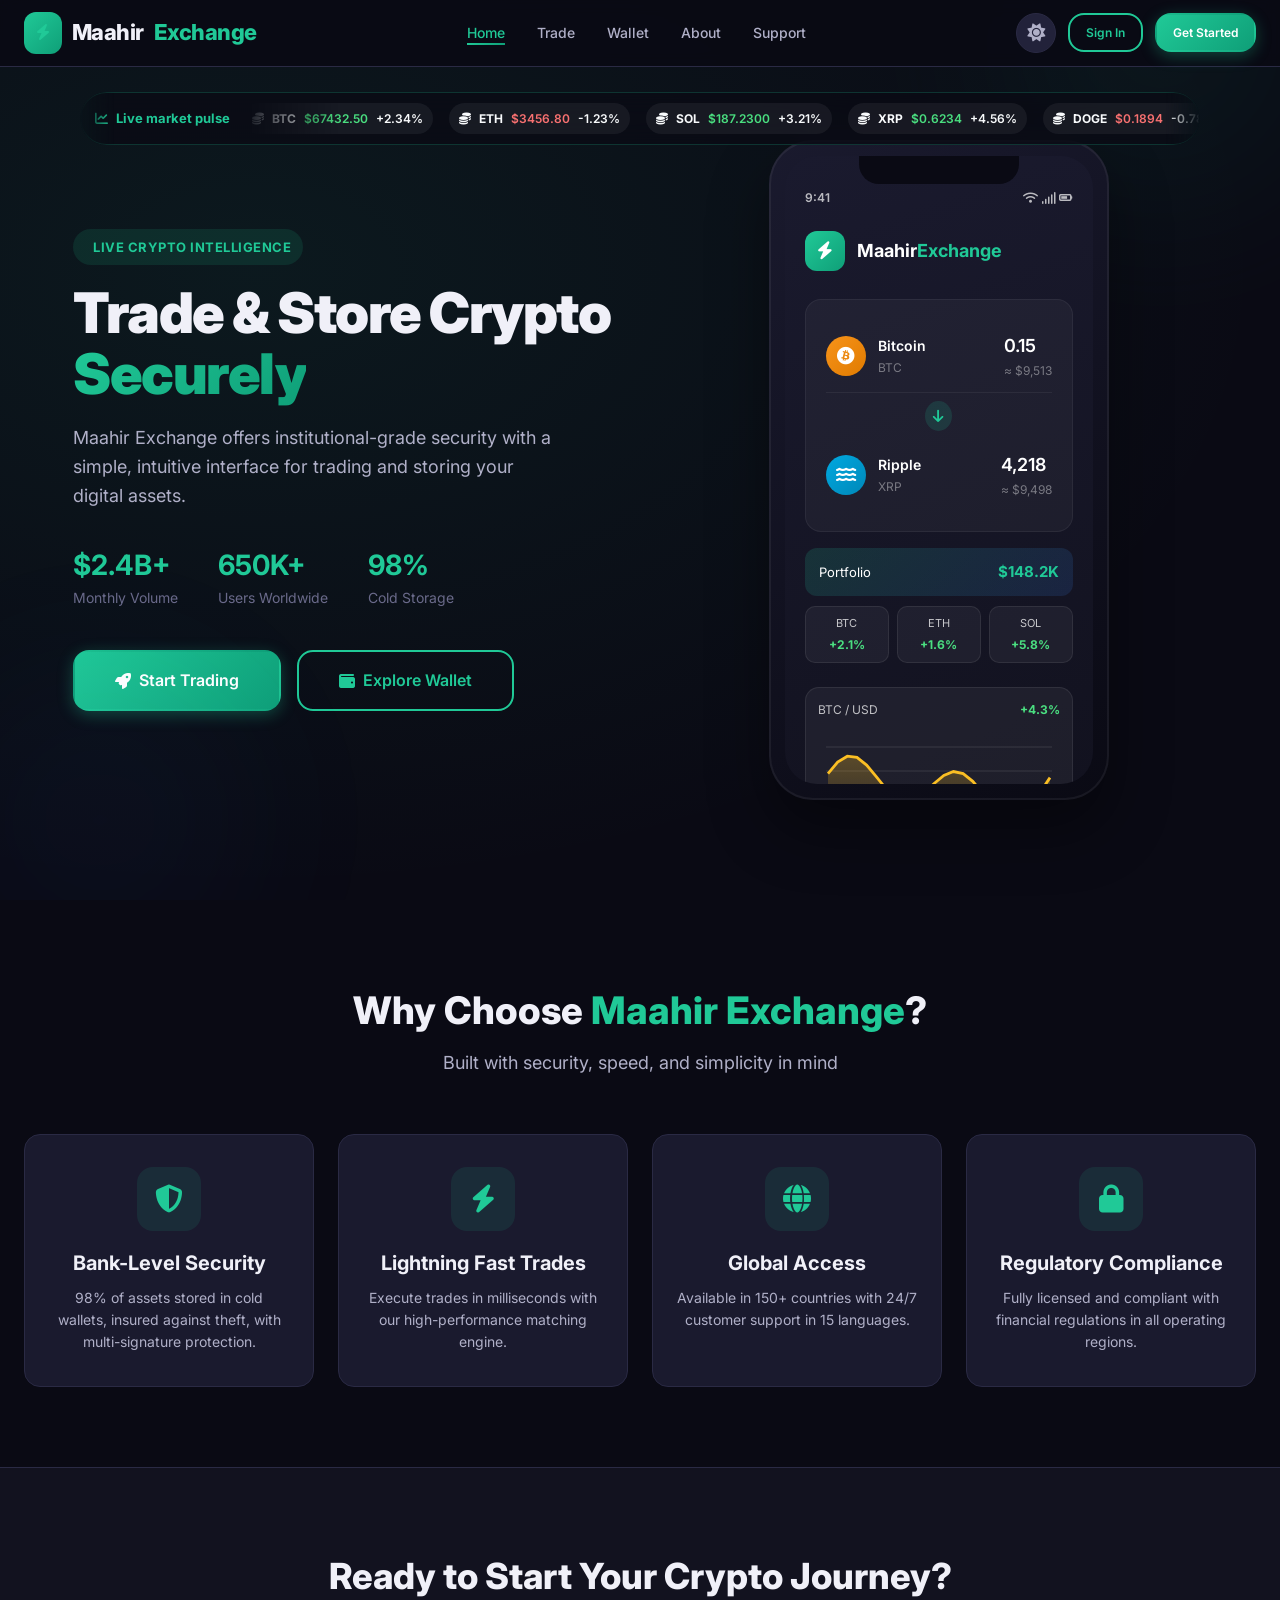
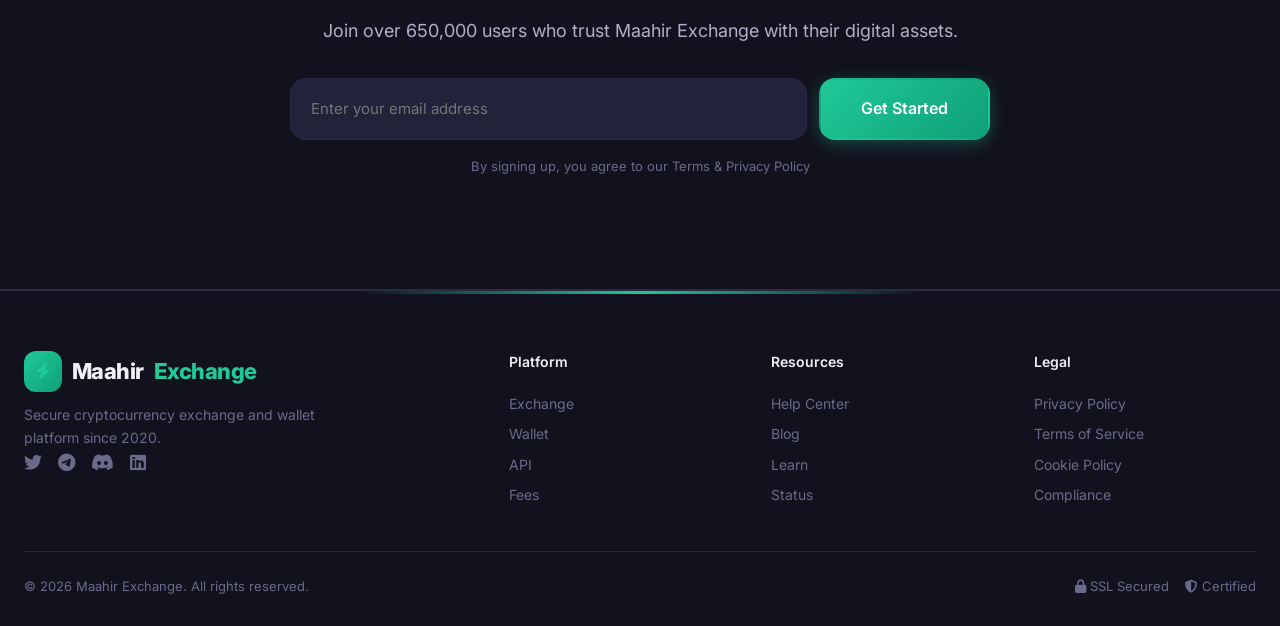
==== commit 1dc1a75a: "Newly modified" ====
--- a/index.html
+++ b/index.html
@@ -32,11 +32,11 @@
             --radius-lg: 24px;
             --radius-xl: 32px;
             --transition: all 0.3s cubic-bezier(0.4, 0, 0.2, 1);
-            --gradient-gold: linear-gradient(135deg, #D4AF37, #B8860B);
-            --gradient-gold-hover: linear-gradient(135deg, #E0C050, #C8961A);
-            --gold: #D4AF37;
-            --gold-dark: #B8860B;
-            --gold-light: #F0D060;
+            --gradient-gold: linear-gradient(135deg, #20C997, #0F9F78);
+            --gradient-gold-hover: linear-gradient(135deg, #42D9AE, #18B88A);
+            --gold: #20C997;
+            --gold-dark: #0F9F78;
+            --gold-light: #5EEAD4;
             --danger: #ef4444;
             --success: #22c55e;
             --warning: #f59e0b;
@@ -154,11 +154,11 @@
         .btn-gold {
             background: var(--gradient-gold);
             color: #fff;
-            box-shadow: 0 4px 16px rgba(212, 175, 55, 0.3);
+            box-shadow: 0 4px 16px rgba(32, 201, 151, 0.3);
         }
         .btn-gold:hover {
             transform: translateY(-2px);
-            box-shadow: 0 8px 28px rgba(212, 175, 55, 0.4);
+            box-shadow: 0 8px 28px rgba(32, 201, 151, 0.4);
         }
 
         .btn-outline-gold {
@@ -167,7 +167,7 @@
             background: transparent;
         }
         .btn-outline-gold:hover {
-            background: rgba(212, 175, 55, 0.08);
+            background: rgba(32, 201, 151, 0.08);
             transform: translateY(-2px);
         }
 
@@ -315,7 +315,7 @@
            ============================================ */
         .hero {
             padding: 120px 0 80px;
-            background: radial-gradient(ellipse at 20% 30%, rgba(212, 175, 55, 0.08), transparent 70%);
+            background: radial-gradient(ellipse at 20% 30%, rgba(32, 201, 151, 0.08), transparent 70%);
             min-height: 100vh;
             display: flex;
             align-items: center;
@@ -335,7 +335,7 @@
             animation: float 8s ease-in-out infinite;
         }
         .hero::before {
-            background: rgba(212, 175, 55, 0.3);
+            background: rgba(32, 201, 151, 0.3);
             top: -120px;
             right: -40px;
         }
@@ -359,7 +359,7 @@
             padding: 10px 14px;
             border-radius: 999px;
             background: rgba(10, 10, 20, 0.72);
-            border: 1px solid rgba(212, 175, 55, 0.22);
+            border: 1px solid rgba(32, 201, 151, 0.22);
             box-shadow: 0 12px 30px rgba(0,0,0,0.2);
             backdrop-filter: blur(12px);
         }
@@ -411,7 +411,7 @@
             gap: 8px;
             padding: 8px 12px;
             border-radius: 999px;
-            background: rgba(212, 175, 55, 0.12);
+            background: rgba(32, 201, 151, 0.12);
             color: var(--gold);
             font-size: 13px;
             font-weight: 700;
@@ -579,7 +579,7 @@
             margin: 8px 0;
         }
         .phone-mockup .swap-arrow i {
-            background: rgba(212, 175, 55, 0.15);
+            background: rgba(32, 201, 151, 0.15);
             padding: 8px;
             border-radius: 50%;
             color: var(--gold);
@@ -597,7 +597,7 @@
             align-items: center;
             padding: 12px 14px;
             border-radius: 12px;
-            background: linear-gradient(135deg, rgba(212, 175, 55, 0.16), rgba(59, 130, 246, 0.14));
+            background: linear-gradient(135deg, rgba(32, 201, 151, 0.16), rgba(59, 130, 246, 0.14));
             color: #fff;
             font-size: 13px;
         }
@@ -651,11 +651,11 @@
         }
 
         .phone-mockup .rate-display {
-            background: rgba(212, 175, 55, 0.08);
+            background: rgba(32, 201, 151, 0.08);
             border-radius: 12px;
             padding: 12px;
             text-align: center;
-            border: 1px solid rgba(212, 175, 55, 0.12);
+            border: 1px solid rgba(32, 201, 151, 0.12);
             margin-bottom: 16px;
             color: var(--gold);
             font-size: 13px;
@@ -675,7 +675,7 @@
         }
         .phone-mockup .btn-confirm:hover {
             transform: translateY(-2px);
-            box-shadow: 0 8px 24px rgba(212, 175, 55, 0.3);
+            box-shadow: 0 8px 24px rgba(32, 201, 151, 0.3);
         }
 
         .phone-mockup .security-note {
@@ -728,7 +728,7 @@
         .feature-card .icon {
             width: 64px;
             height: 64px;
-            background: rgba(212, 175, 55, 0.1);
+            background: rgba(32, 201, 151, 0.1);
             border-radius: 16px;
             display: flex;
             align-items: center;
--- a/styles.css
+++ b/styles.css
@@ -1,7 +1,7 @@
 :root {
-  --accent: #d4af37;
-  --accent-strong: #b8860b;
-  --accent-soft: rgba(212, 175, 55, 0.12);
+  --accent: #20c997;
+  --accent-strong: #0f9f78;
+  --accent-soft: rgba(32, 201, 151, 0.12);
   --surface: #ffffff;
   --surface-muted: #f6f7fb;
   --text-strong: #0f172a;
@@ -52,7 +52,7 @@
   padding: 56px 24px 24px;
   background: #0b1020;
   color: #e5e7eb;
-  border-top: 1px solid rgba(212, 175, 55, 0.28);
+  border-top: 1px solid rgba(32, 201, 151, 0.28);
 }
 
 .site-footer::before {
@@ -67,7 +67,7 @@
 .footer {
   position: relative;
   overflow: hidden;
-  border-top: 1px solid rgba(212, 175, 55, 0.28);
+  border-top: 1px solid rgba(32, 201, 151, 0.28);
 }
 
 .footer::before {
@@ -110,13 +110,32 @@
   transform: translateX(3px);
 }
 
+.ticker-shell,
+.ticker {
+  overflow: hidden;
+  mask-image: linear-gradient(90deg, transparent, #000 3%, #000 97%, transparent);
+  -webkit-mask-image: linear-gradient(90deg, transparent, #000 3%, #000 97%, transparent);
+}
+
+.ticker-strip {
+  mask-image: linear-gradient(90deg, transparent, #000 5%, #000 95%, transparent);
+  -webkit-mask-image: linear-gradient(90deg, transparent, #000 5%, #000 95%, transparent);
+}
+
+#marketTicker {
+  width: max-content;
+  flex: 0 0 auto;
+  will-change: transform;
+  animation: ticker-marquee 22s linear infinite;
+}
+
 /* Shared responsive controls for pages with their own inline styles. */
 .mobile-toggle {
   display: none;
-  width: 40px;
-  height: 40px;
+  width: 34px;
+  height: 34px;
   border: 1px solid var(--accent);
-  border-radius: 10px;
+  border-radius: 999px;
   background: transparent;
   color: var(--accent);
 }
@@ -175,14 +194,14 @@
 
   .nav-links a:hover,
   .nav-links a.active {
-    background: rgba(212, 175, 55, 0.12);
+    background: rgba(32, 201, 151, 0.12);
   }
 
   .nav-actions .btn {
-    width: 40px;
-    height: 40px;
+    width: 34px;
+    height: 34px;
     padding: 0 !important;
-    border-radius: 10px;
+    border-radius: 999px;
     font-size: 0 !important;
   }
 
@@ -213,10 +232,14 @@
   }
 
   #marketTicker {
-    width: max-content;
-    flex: 0 0 auto;
-    will-change: transform;
-    animation: ticker-marquee 22s linear infinite;
+    animation-duration: 18s;
+    mask-image: linear-gradient(90deg, transparent, #000 7%, #000 93%, transparent);
+    -webkit-mask-image: linear-gradient(90deg, transparent, #000 7%, #000 93%, transparent);
+  }
+
+  .ticker {
+    mask-image: linear-gradient(90deg, transparent, #000 3%, #000 97%, transparent);
+    -webkit-mask-image: linear-gradient(90deg, transparent, #000 3%, #000 97%, transparent);
   }
 }
 
@@ -250,8 +273,9 @@
 
   .theme-toggle,
   .mobile-toggle {
-    width: 36px;
-    height: 36px;
+    width: 32px;
+    height: 32px;
+    border-radius: 999px;
   }
 
   .ticker,
@@ -324,7 +348,7 @@
   border-radius: 50%;
   background: linear-gradient(135deg, var(--accent), var(--accent-strong));
   color: white;
-  box-shadow: 0 12px 30px rgba(212, 175, 55, 0.3);
+  box-shadow: 0 12px 30px rgba(32, 201, 151, 0.3);
   transition: transform 0.2s ease;
 }
 
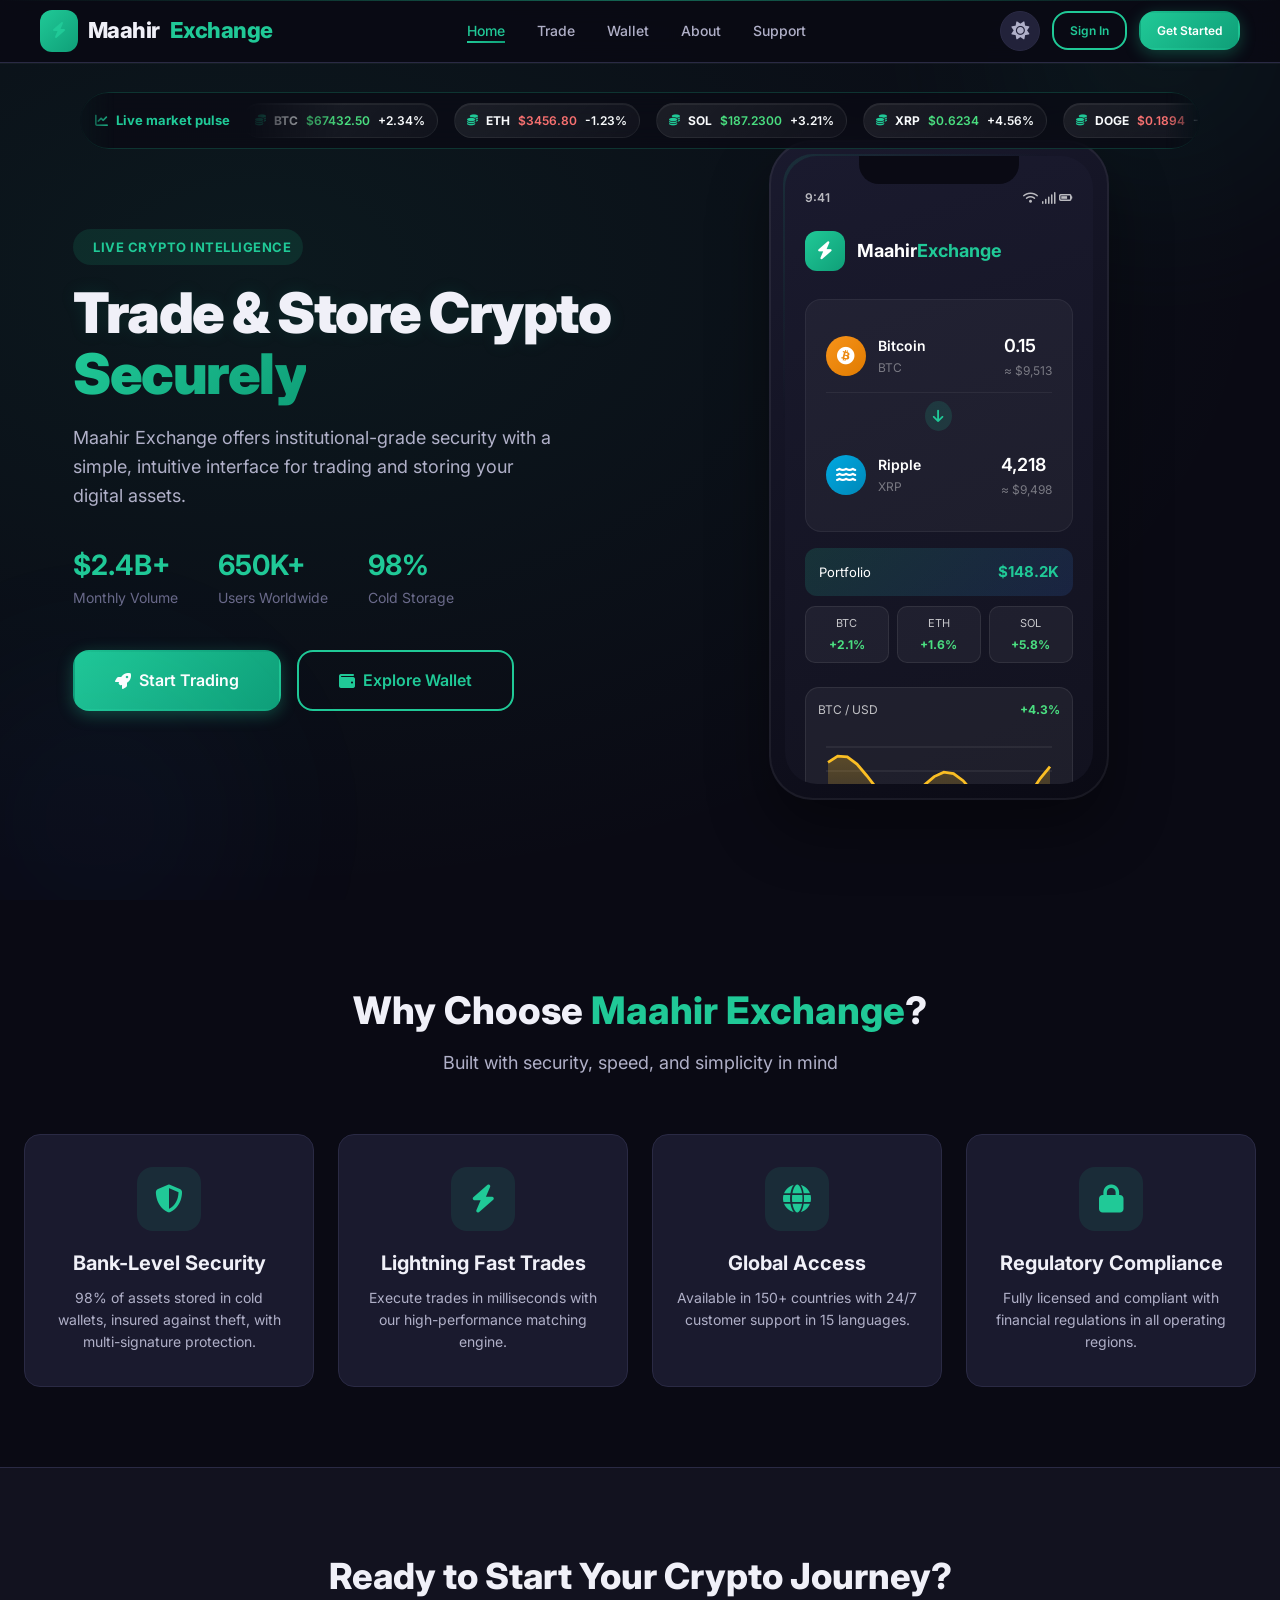
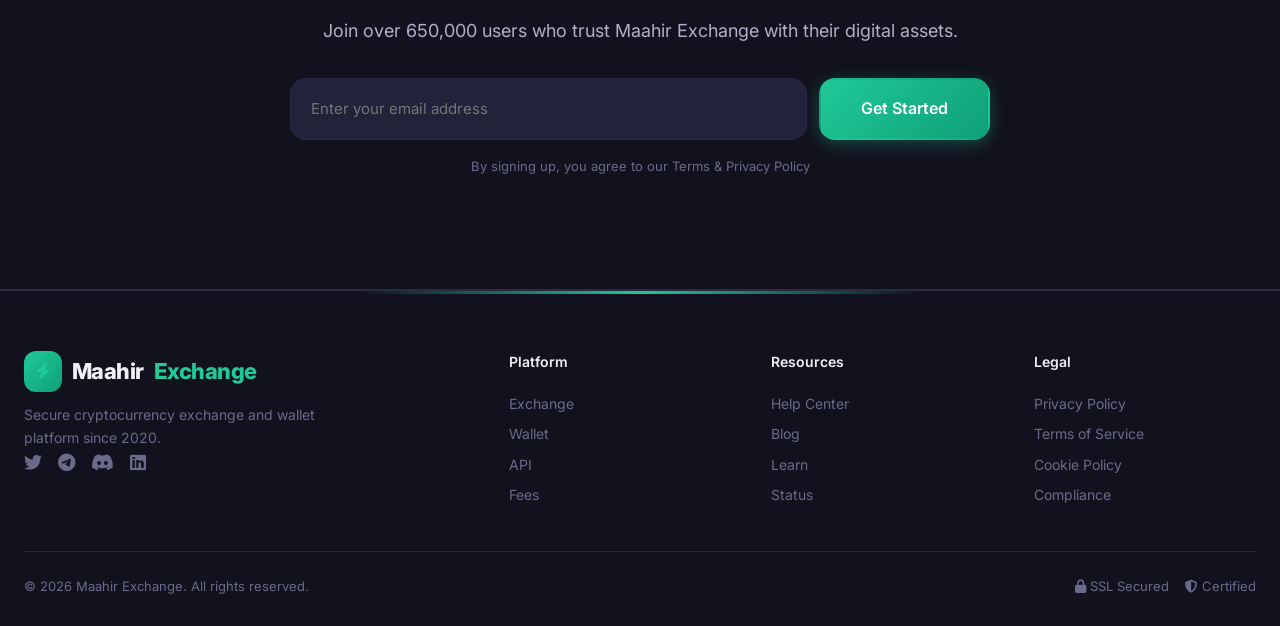
==== commit d0dd53f3: "MODIFICATION" ====
--- a/index.html
+++ b/index.html
@@ -232,16 +232,32 @@
             z-index: 1000;
             background: var(--bg-nav);
             border-bottom: 1px solid var(--border-color);
-            padding: 12px 0;
+            padding: 10px 0;
             transition: var(--transition);
-            backdrop-filter: blur(7px);
-            -webkit-backdrop-filter: blur(7px);
+            backdrop-filter: blur(12px);
+            -webkit-backdrop-filter: blur(12px);
+            box-shadow: 0 1px 0 rgba(255,255,255,0.04);
+        }
+        .navbar::before {
+            content: '';
+            position: absolute;
+            inset: 0 auto auto 0;
+            width: 100%;
+            height: 1px;
+            background: linear-gradient(90deg, transparent, rgba(32, 201, 151, 0.6), transparent);
+            opacity: 0.8;
         }
 
         .navbar .container {
+            max-width: 1280px;
+            width: min(1280px, calc(100% - 32px));
+            margin: 0 auto;
             display: flex;
             align-items: center;
             justify-content: space-between;
+            gap: 20px;
+            position: relative;
+            z-index: 1;
         }
 
         .logo {
@@ -293,6 +309,9 @@
         .nav-links a:hover::after,
         .nav-links a.active::after {
             width: 100%;
+        }
+        .nav-links a:hover {
+            text-shadow: 0 0 12px rgba(32, 201, 151, 0.28);
         }
 
         .nav-actions {
@@ -377,19 +396,26 @@
             gap: 16px;
             overflow: hidden;
             flex: 1;
+            min-width: 0;
         }
         .ticker-strip .ticker-pill {
             display: inline-flex;
             align-items: center;
             gap: 8px;
-            padding: 6px 10px;
+            padding: 7px 12px;
             border-radius: 999px;
-            background: rgba(255,255,255,0.06);
+            background: linear-gradient(135deg, rgba(255,255,255,0.08), rgba(255,255,255,0.03));
+            border: 1px solid rgba(255,255,255,0.06);
             color: #f8fafc;
             font-size: 12px;
             font-weight: 600;
             white-space: nowrap;
             animation: tickerFade 0.5s ease;
+            box-shadow: inset 0 1px 0 rgba(255,255,255,0.06);
+        }
+        .ticker-strip .ticker-pill i {
+            color: var(--gold);
+            font-size: 11px;
         }
         .ticker-strip .ticker-pill .price {
             color: #4ade80;
@@ -426,12 +452,14 @@
             line-height: 1.08;
             margin-bottom: 20px;
             letter-spacing: -1.5px;
+            text-shadow: 0 0 18px rgba(32, 201, 151, 0.1);
         }
         .hero-content h1 .highlight {
             background: var(--gradient-gold);
             -webkit-background-clip: text;
             -webkit-text-fill-color: transparent;
             background-clip: text;
+            text-shadow: none;
         }
         .hero-content p {
             font-size: 18px;
@@ -478,6 +506,14 @@
             padding: 16px;
             box-shadow: 0 30px 60px rgba(0,0,0,0.4), inset 0 0 0 2px rgba(255,255,255,0.06);
             transform-style: preserve-3d;
+        }
+        .phone-mockup::before {
+            content: '';
+            position: absolute;
+            inset: 14px;
+            border-radius: 30px;
+            background: radial-gradient(circle at top left, rgba(32, 201, 151, 0.12), transparent 38%);
+            pointer-events: none;
         }
         .phone-mockup .screen {
             background: linear-gradient(160deg, #1a1a2e, #12121f);
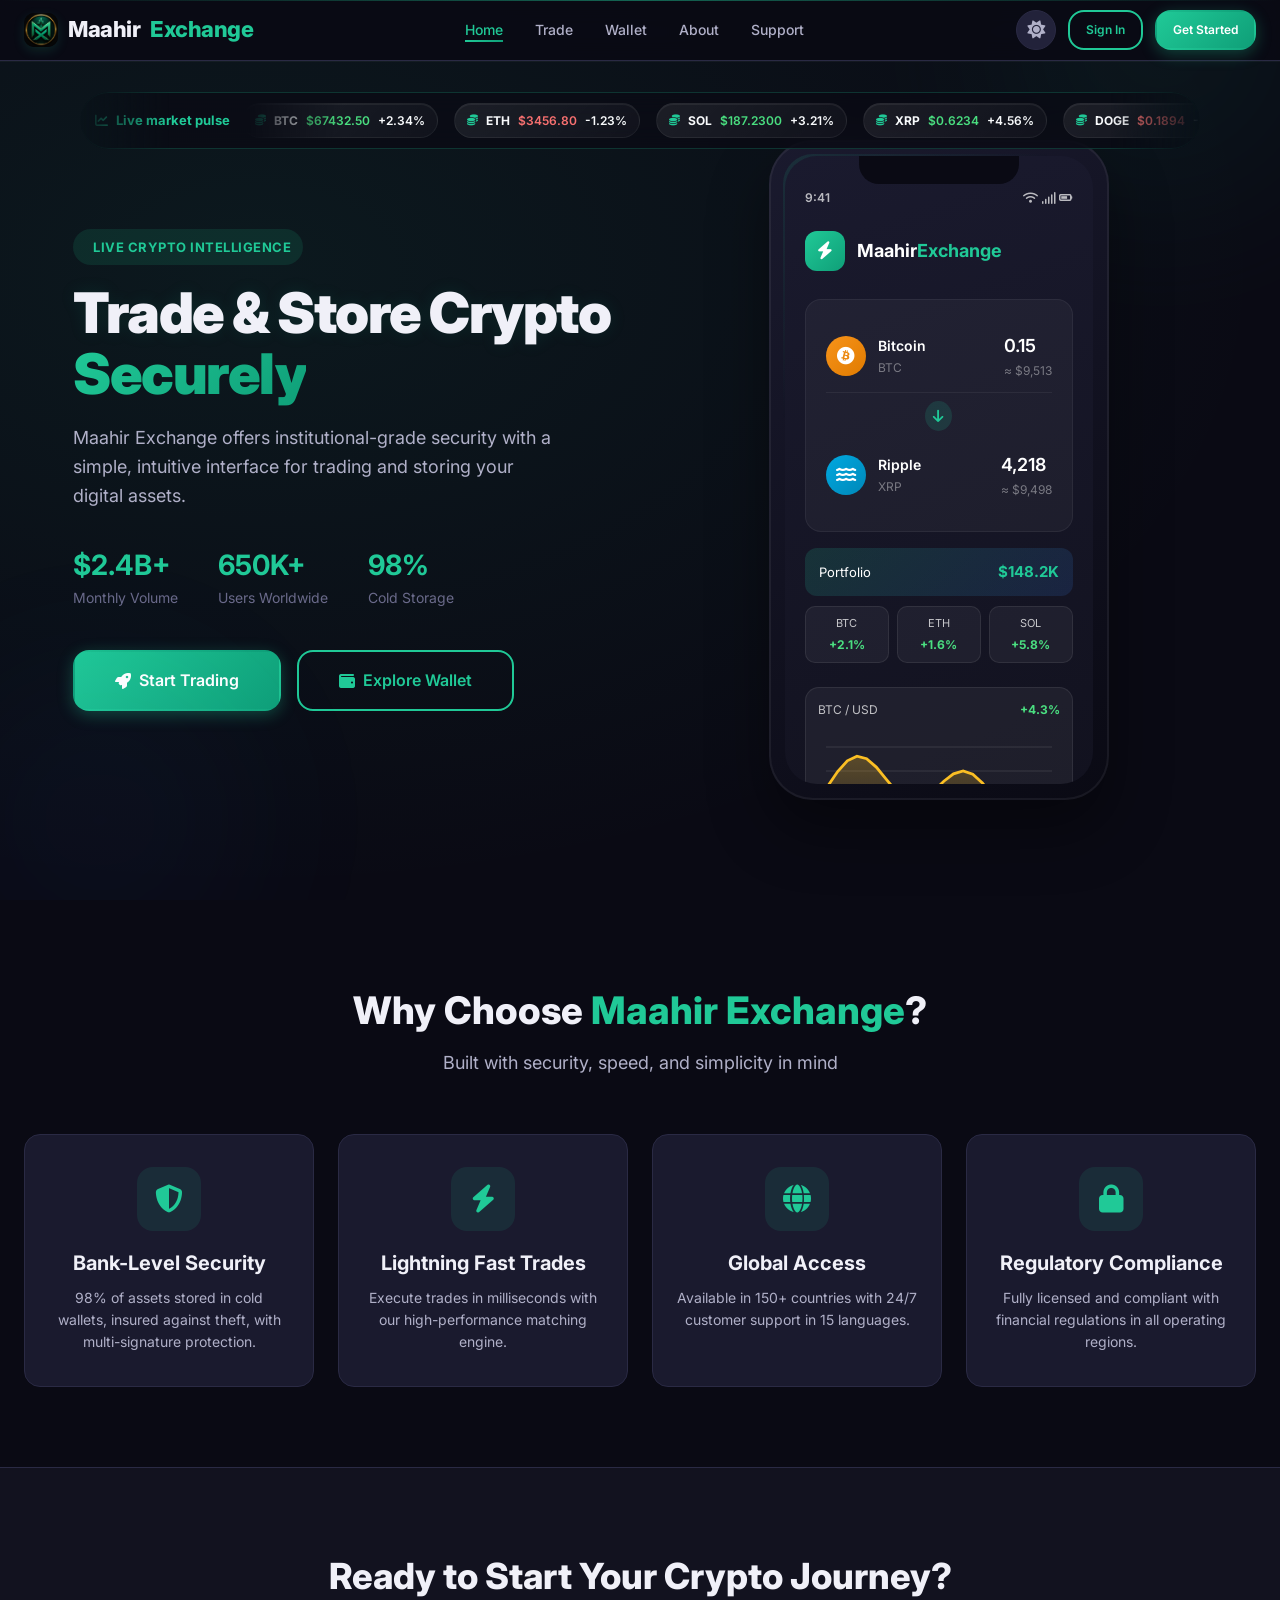
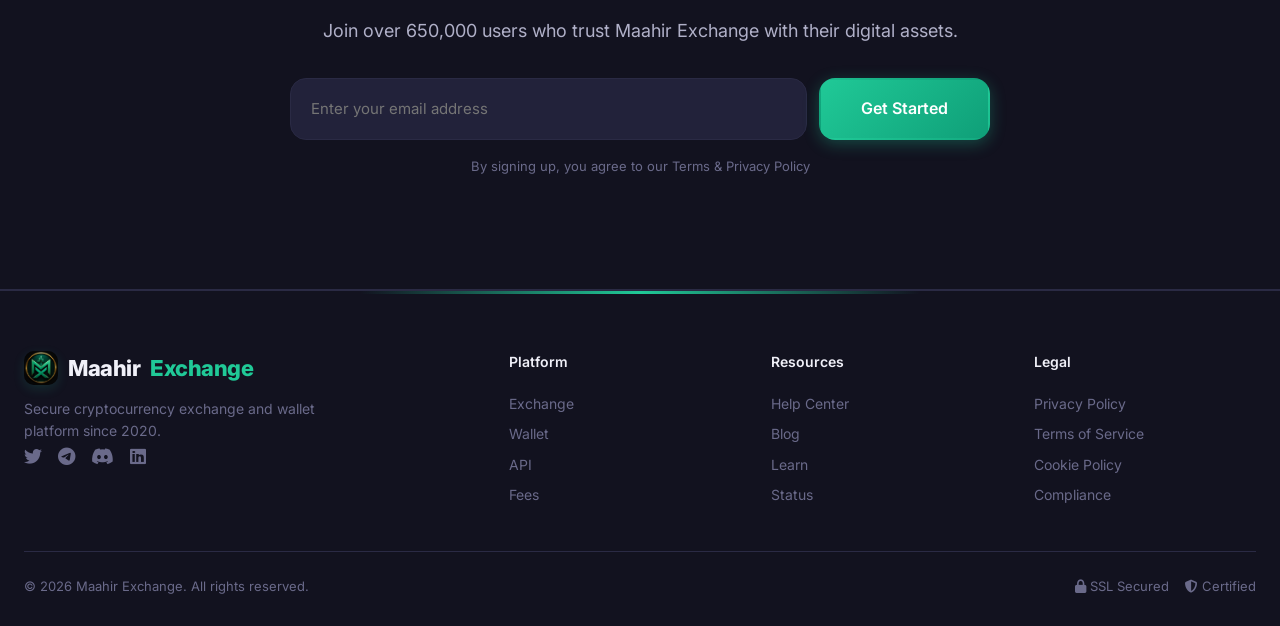
==== commit 731b8b11: "Icon updaated" ====
--- a/index.html
+++ b/index.html
@@ -7,6 +7,7 @@
     <link rel="stylesheet" href="https://cdnjs.cloudflare.com/ajax/libs/font-awesome/6.4.0/css/all.min.css">
     <link href="https://fonts.googleapis.com/css2?family=Inter:wght@300;400;500;600;700;800;900&display=swap" rel="stylesheet">
     <link rel="stylesheet" href="styles.css">
+    <link rel="shortcut icon" href="Maahir exchange.png" type="image/x-icon">
     <style>
         /* ============================================
            MAAHIR EXCHANGE - COMPLETE HOME PAGE STYLES
@@ -250,8 +251,9 @@
 
         .navbar .container {
             max-width: 1280px;
-            width: min(1280px, calc(100% - 32px));
+            width: 100%;
             margin: 0 auto;
+            padding: 0 24px;
             display: flex;
             align-items: center;
             justify-content: space-between;
@@ -269,11 +271,14 @@
             letter-spacing: -0.5px;
         }
         .logo-icon {
-            background: var(--gradient-gold);
-            padding: 8px 12px;
-            border-radius: 12px;
-            color: #fff;
-            font-size: 16px;
+            width: 34px;
+            height: 34px;
+            object-fit: contain;
+            border-radius: 10px;
+            display: inline-block;
+            background: transparent;
+            padding: 0;
+            box-shadow: 0 4px 12px rgba(32, 201, 151, 0.14);
         }
         .logo span {
             color: var(--gold);
@@ -381,6 +386,9 @@
             border: 1px solid rgba(32, 201, 151, 0.22);
             box-shadow: 0 12px 30px rgba(0,0,0,0.2);
             backdrop-filter: blur(12px);
+            overflow: hidden;
+            mask-image: linear-gradient(90deg, transparent 0, #000 8%, #000 92%, transparent 100%);
+            -webkit-mask-image: linear-gradient(90deg, transparent 0, #000 8%, #000 92%, transparent 100%);
         }
         .ticker-label {
             display: inline-flex;
@@ -390,6 +398,7 @@
             font-size: 13px;
             font-weight: 700;
             white-space: nowrap;
+            flex-shrink: 0;
         }
         .ticker-strip {
             display: flex;
@@ -397,6 +406,11 @@
             overflow: hidden;
             flex: 1;
             min-width: 0;
+            width: max-content;
+            animation: ticker-marquee 22s linear infinite;
+            will-change: transform;
+            mask-image: linear-gradient(90deg, transparent 0, #000 5%, #000 95%, transparent 100%);
+            -webkit-mask-image: linear-gradient(90deg, transparent 0, #000 5%, #000 95%, transparent 100%);
         }
         .ticker-strip .ticker-pill {
             display: inline-flex;
@@ -410,8 +424,8 @@
             font-size: 12px;
             font-weight: 600;
             white-space: nowrap;
-            animation: tickerFade 0.5s ease;
             box-shadow: inset 0 1px 0 rgba(255,255,255,0.06);
+            flex-shrink: 0;
         }
         .ticker-strip .ticker-pill i {
             color: var(--gold);
@@ -915,6 +929,9 @@
         }
 
         @media (max-width: 992px) {
+            .navbar .container {
+                padding: 0 14px;
+            }
             .nav-links {
                 display: none;
                 position: absolute;
@@ -932,7 +949,17 @@
                 display: flex;
             }
             .mobile-toggle {
-                display: block;
+                display: inline-flex;
+                align-items: center;
+                justify-content: center;
+                width: 32px;
+                height: 32px;
+                padding: 0;
+                border-radius: 50%;
+                border: 1px solid var(--border-color);
+                background: rgba(32, 201, 151, 0.04);
+                color: var(--text-primary);
+                font-size: 14px;
             }
             .footer-grid {
                 grid-template-columns: 1fr 1fr;
@@ -1038,7 +1065,7 @@
     <nav class="navbar">
         <div class="container">
             <a href="index.html" class="logo">
-                <span class="logo-icon"><i class="fas fa-bolt"></i></span>
+                <img class="logo-icon" src="Maahir exchange.png" alt="Maahir Exchange Logo" class="logo-icon">
                 Maahir<span>Exchange</span>
             </a>
 
@@ -1260,7 +1287,7 @@
             <div class="footer-grid">
                 <div class="footer-brand">
                     <a href="index.html" class="logo">
-                        <span class="logo-icon"><i class="fas fa-bolt"></i></span>
+                        <img class="logo-icon" src="Maahir exchange.png" alt="Maahir Exchange Logo">
                         Maahir<span>Exchange</span>
                     </a>
                     <p>Secure cryptocurrency exchange and wallet platform since 2020.</p>
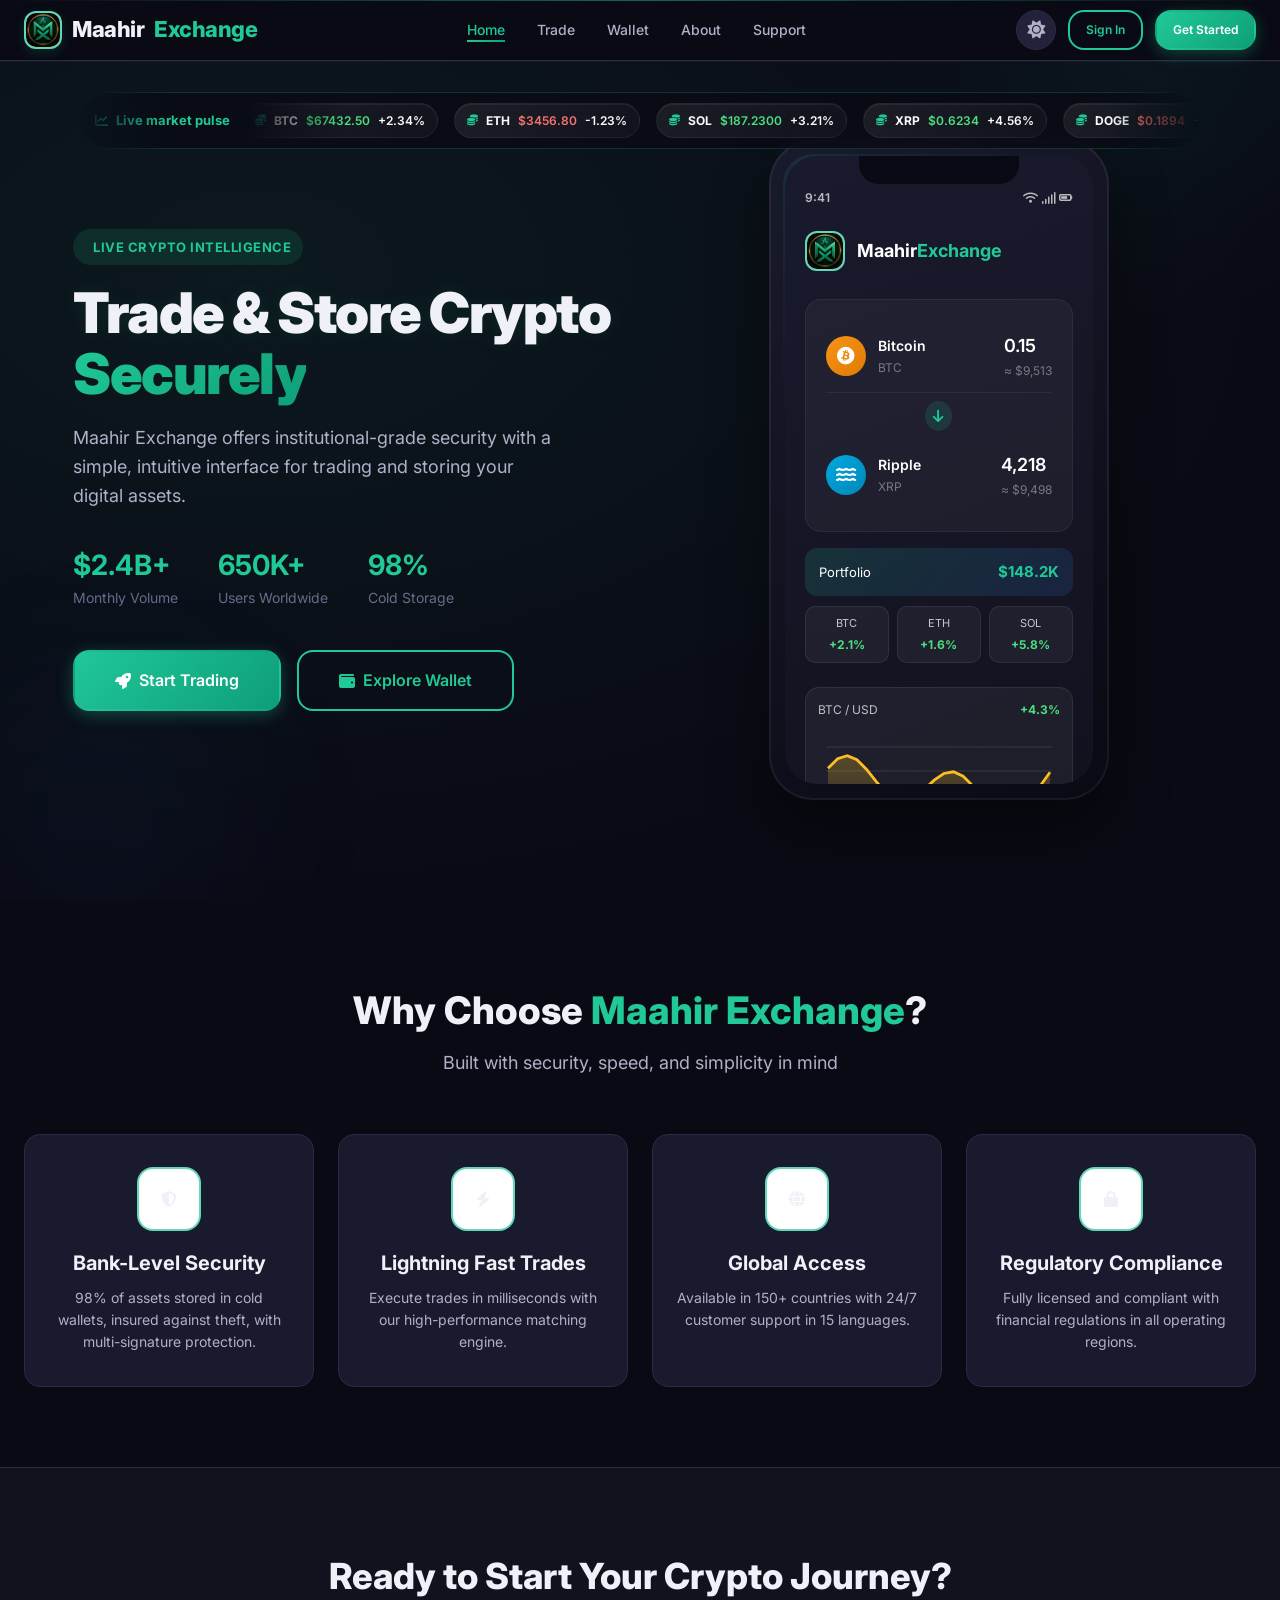
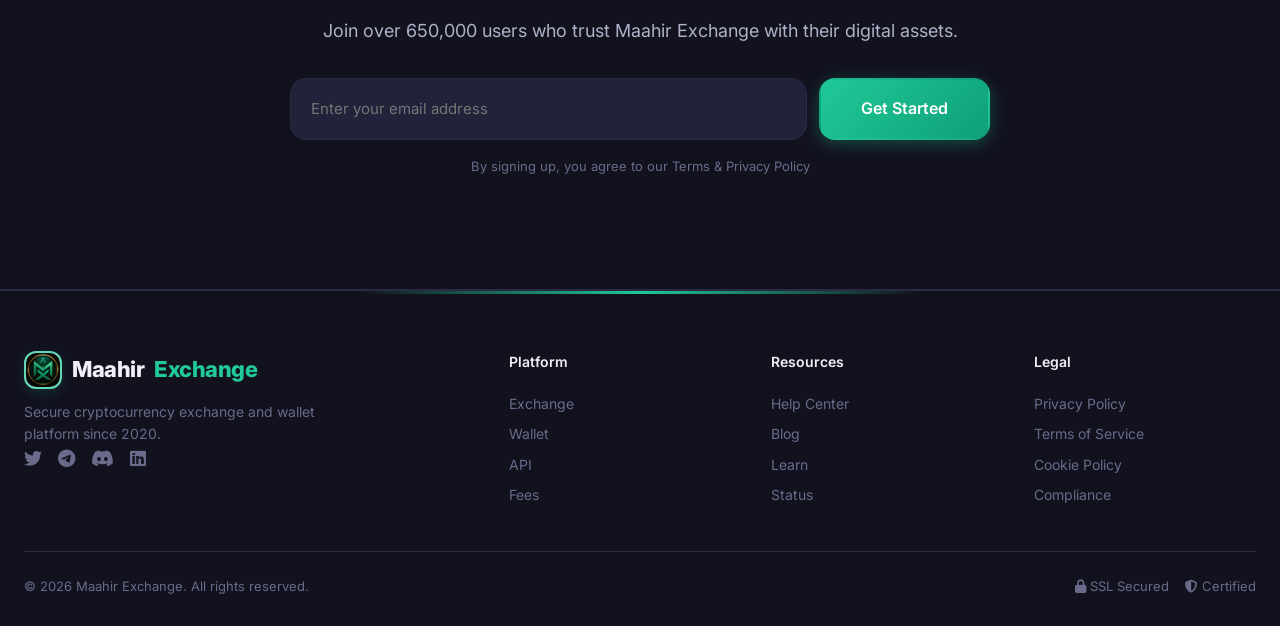
==== commit 48699b07: "CHANGE MADE" ====
--- a/index.html
+++ b/index.html
@@ -271,14 +271,35 @@
             letter-spacing: -0.5px;
         }
         .logo-icon {
-            width: 34px;
-            height: 34px;
+            width: 38px;
+            height: 38px;
+            object-fit: cover;
+            border-radius: 12px;
+            display: inline-block;
+            background: #ffffff;
+            border: 2px solid rgba(32, 201, 151, 0.7);
+            padding: 0;
+            box-sizing: border-box;
+            box-shadow: 0 4px 12px rgba(32, 201, 151, 0.14);
+        }
+        .brand-badge {
+            width: 40px;
+            height: 40px;
+            background: #ffffff;
+            border: 2px solid rgba(32, 201, 151, 0.7);
+            border-radius: 12px;
+            display: flex;
+            align-items: center;
+            justify-content: center;
+            overflow: hidden;
+            padding: 6px;
+            flex-shrink: 0;
+        }
+        .brand-badge img {
+            width: 100%;
+            height: 100%;
             object-fit: contain;
-            border-radius: 10px;
-            display: inline-block;
-            background: transparent;
-            padding: 0;
-            box-shadow: 0 4px 12px rgba(32, 201, 151, 0.14);
+            display: block;
         }
         .logo span {
             color: var(--gold);
@@ -407,6 +428,7 @@
             flex: 1;
             min-width: 0;
             width: max-content;
+            min-width: max-content;
             animation: ticker-marquee 22s linear infinite;
             will-change: transform;
             mask-image: linear-gradient(90deg, transparent 0, #000 5%, #000 95%, transparent 100%);
@@ -568,13 +590,21 @@
         .phone-mockup .app-header .icon {
             width: 40px;
             height: 40px;
-            background: var(--gradient-gold);
+            background: #ffffff;
+            border: 2px solid rgba(32, 201, 151, 0.7);
             border-radius: 12px;
             display: flex;
             align-items: center;
             justify-content: center;
-            color: #fff;
-            font-size: 18px;
+            padding: 0;
+            box-sizing: border-box;
+            overflow: hidden;
+        }
+        .phone-mockup .app-header .icon img {
+            width: 100%;
+            height: 100%;
+            object-fit: cover;
+            display: block;
         }
         .phone-mockup .app-header h3 {
             color: #fff;
@@ -778,14 +808,21 @@
         .feature-card .icon {
             width: 64px;
             height: 64px;
-            background: rgba(32, 201, 151, 0.1);
+            background: #ffffff;
+            border: 2px solid rgba(32, 201, 151, 0.7);
             border-radius: 16px;
             display: flex;
             align-items: center;
             justify-content: center;
             margin: 0 auto 16px;
-            font-size: 28px;
-            color: var(--gold);
+            padding: 8px;
+            overflow: hidden;
+        }
+        .feature-card .icon img {
+            width: 100%;
+            height: 100%;
+            object-fit: contain;
+            display: block;
         }
         .feature-card h3 {
             font-size: 20px;
@@ -975,6 +1012,18 @@
                 flex-direction: column;
                 align-items: flex-start;
                 border-radius: 20px;
+                padding: 8px 10px;
+            }
+            .ticker-label {
+                font-size: 11px;
+            }
+            .ticker-strip {
+                gap: 8px;
+                animation-duration: 18s;
+            }
+            .ticker-strip .ticker-pill {
+                padding: 6px 10px;
+                font-size: 11px;
             }
             .hero-content h1 {
                 font-size: 36px;
@@ -1002,6 +1051,9 @@
         @media (max-width: 480px) {
             .container {
                 padding: 0 16px;
+            }
+            .ticker-strip {
+                animation-duration: 16s;
             }
             .phone-mockup {
                 width: 280px;
@@ -1143,7 +1195,7 @@
 
                         <!-- App Header -->
                         <div class="app-header">
-                            <div class="icon"><i class="fas fa-bolt"></i></div>
+                            <div class="icon"><img src="Maahir exchange.png" alt="Maahir Exchange"></div>
                             <h3>Maahir<span>Exchange</span></h3>
                         </div>
 
--- a/styles.css
+++ b/styles.css
@@ -203,12 +203,22 @@
     padding: 0 !important;
     border-radius: 999px;
     font-size: 0 !important;
+    line-height: 1;
+    display: inline-flex !important;
+    align-items: center;
+    justify-content: center;
   }
 
   .nav-actions .btn::before {
     font-family: "Font Awesome 6 Free";
     font-weight: 900;
     font-size: 16px;
+    width: 16px;
+    height: 16px;
+    line-height: 16px;
+    display: block;
+    text-align: center;
+    margin: 0;
   }
 
   .nav-actions .btn-outline-gold::before {
@@ -264,7 +274,8 @@
   }
 
   .logo-icon {
-    padding: 6px 8px !important;
+    padding: 0 !important;
+    object-fit: cover;
   }
 
   .nav-actions {
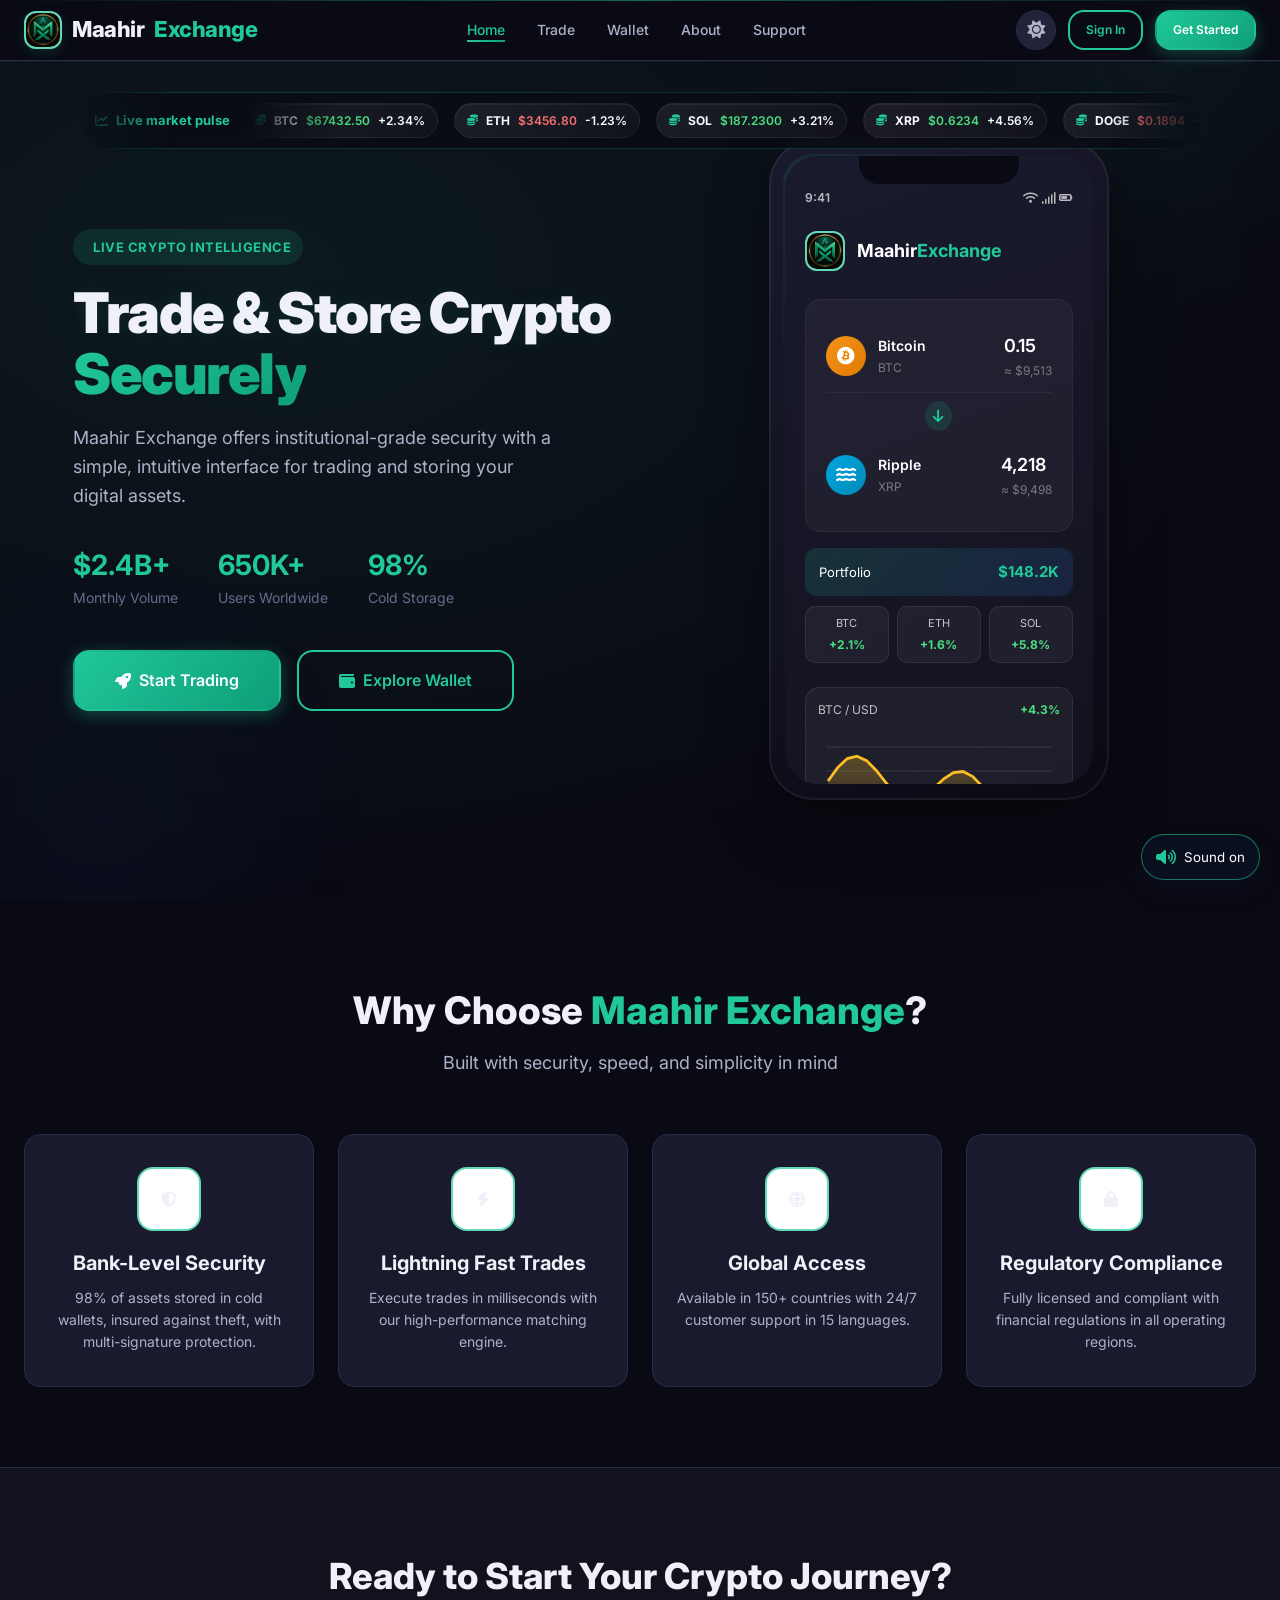
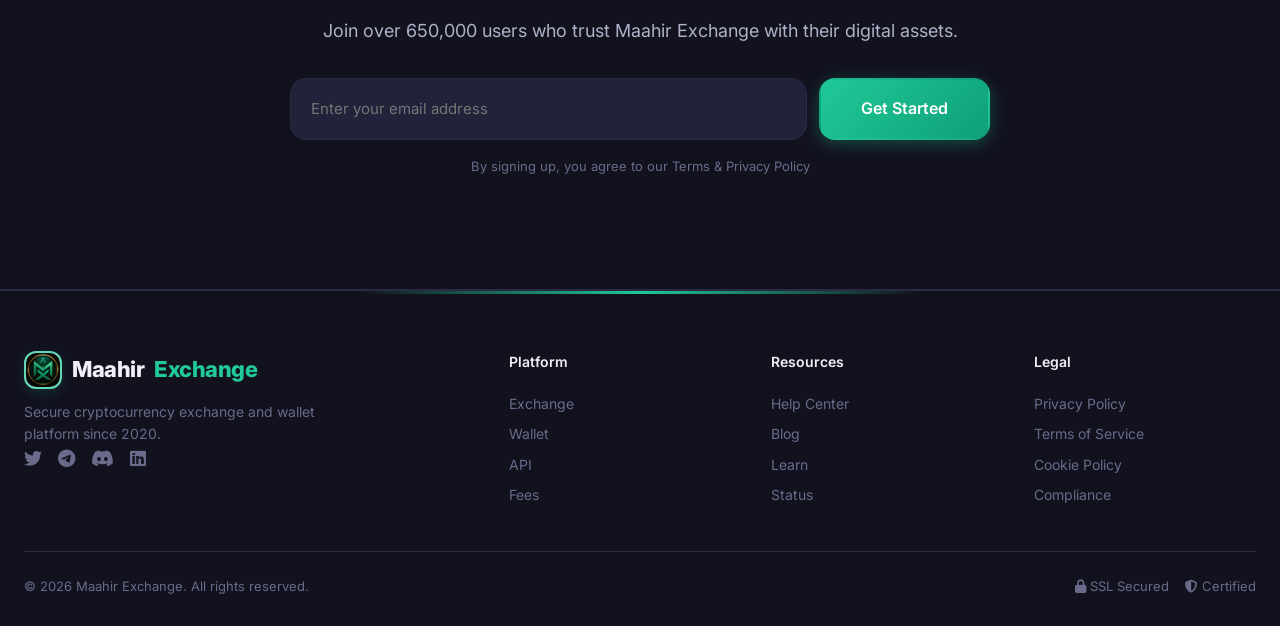
==== commit e7f9fda9: "Modified" ====
--- a/index.html
+++ b/index.html
@@ -1573,5 +1573,6 @@
         });
     </script>
 
+    <script src="audio.js"></script>
 </body>
 </html>
--- a/styles.css
+++ b/styles.css
@@ -363,6 +363,62 @@
   transition: transform 0.2s ease;
 }
 
+.audio-toggle {
+  position: fixed;
+  right: 20px;
+  bottom: 20px;
+  z-index: 1300;
+  display: inline-flex;
+  align-items: center;
+  justify-content: center;
+  gap: 8px;
+  min-width: 46px;
+  height: 46px;
+  padding: 0 14px;
+  border: 1px solid rgba(32, 201, 151, 0.55);
+  border-radius: 999px;
+  background: rgba(11, 16, 32, 0.94);
+  color: #ffffff;
+  box-shadow: 0 10px 26px rgba(15, 23, 42, 0.28);
+  cursor: pointer;
+  font: 600 12px/1 inherit;
+  transition: transform 0.2s ease, border-color 0.2s ease, background 0.2s ease;
+}
+
+.audio-toggle:hover {
+  transform: translateY(-2px);
+  border-color: var(--accent);
+}
+
+.audio-toggle i {
+  color: var(--accent);
+  font-size: 16px;
+}
+
+.audio-toggle.is-muted {
+  color: #cbd5e1;
+  background: rgba(15, 23, 42, 0.82);
+}
+
+.audio-toggle.is-muted i {
+  color: #94a3b8;
+}
+
+@media (max-width: 640px) {
+  .audio-toggle {
+    right: 14px;
+    bottom: 14px;
+    width: 42px;
+    min-width: 42px;
+    height: 42px;
+    padding: 0;
+  }
+
+  .audio-toggle span {
+    display: none;
+  }
+}
+
 .floating-admin-btn:hover {
   transform: translateY(-2px);
 }
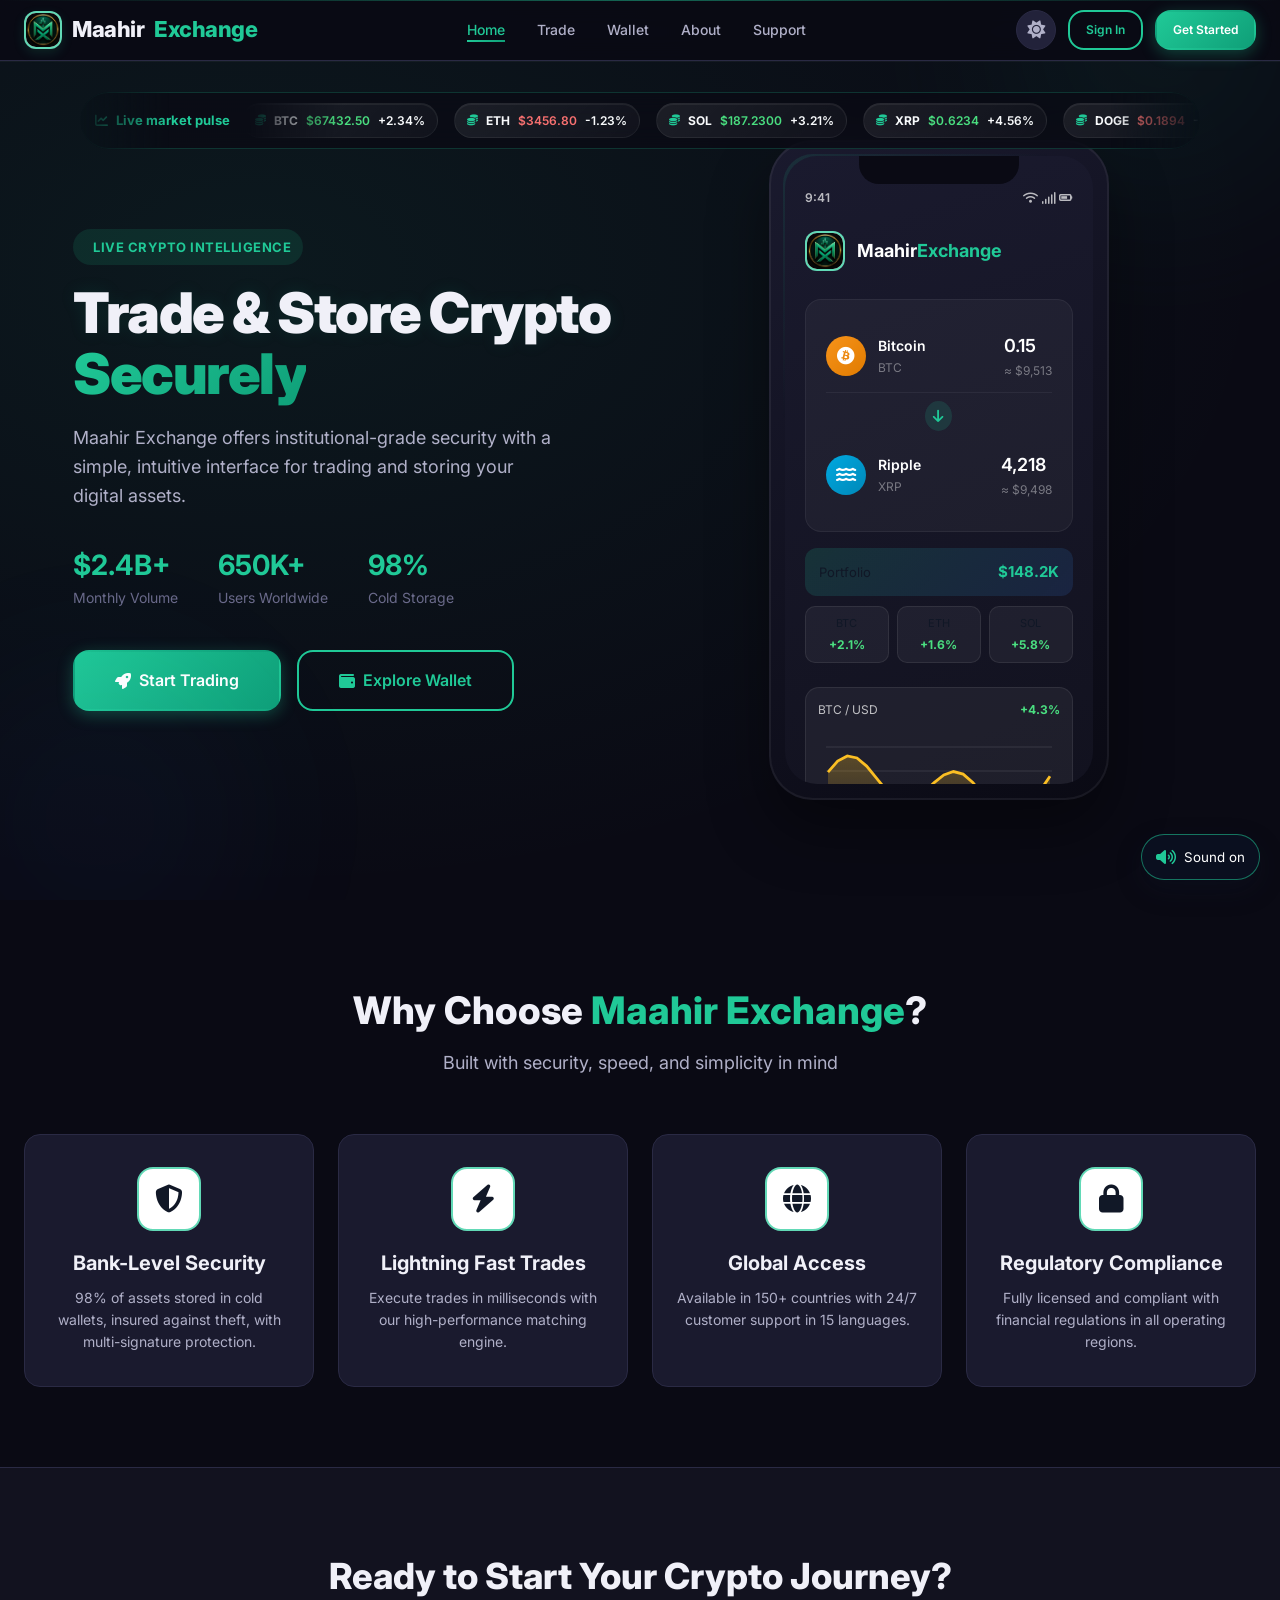
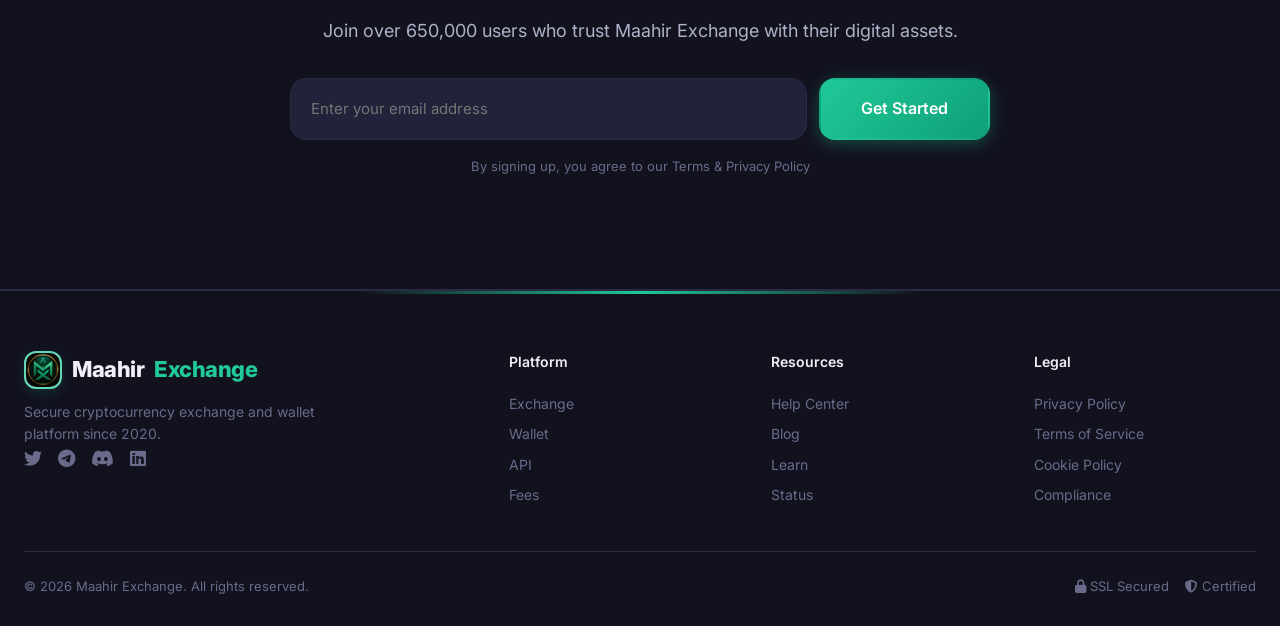
==== commit b129c6db: "Ordinary" ====
--- a/index.html
+++ b/index.html
@@ -685,6 +685,10 @@
             font-size: 15px;
             color: var(--gold);
         }
+        .phone-mockup .portfolio-badge span,
+        .phone-mockup .mini-stat span {
+            color: #111827;
+        }
         .phone-mockup .mini-stats {
             display: grid;
             grid-template-columns: repeat(3, 1fr);
@@ -823,6 +827,11 @@
             height: 100%;
             object-fit: contain;
             display: block;
+        }
+        .feature-card .icon i {
+            color: #111827;
+            font-size: 28px;
+            opacity: 1;
         }
         .feature-card h3 {
             font-size: 20px;
